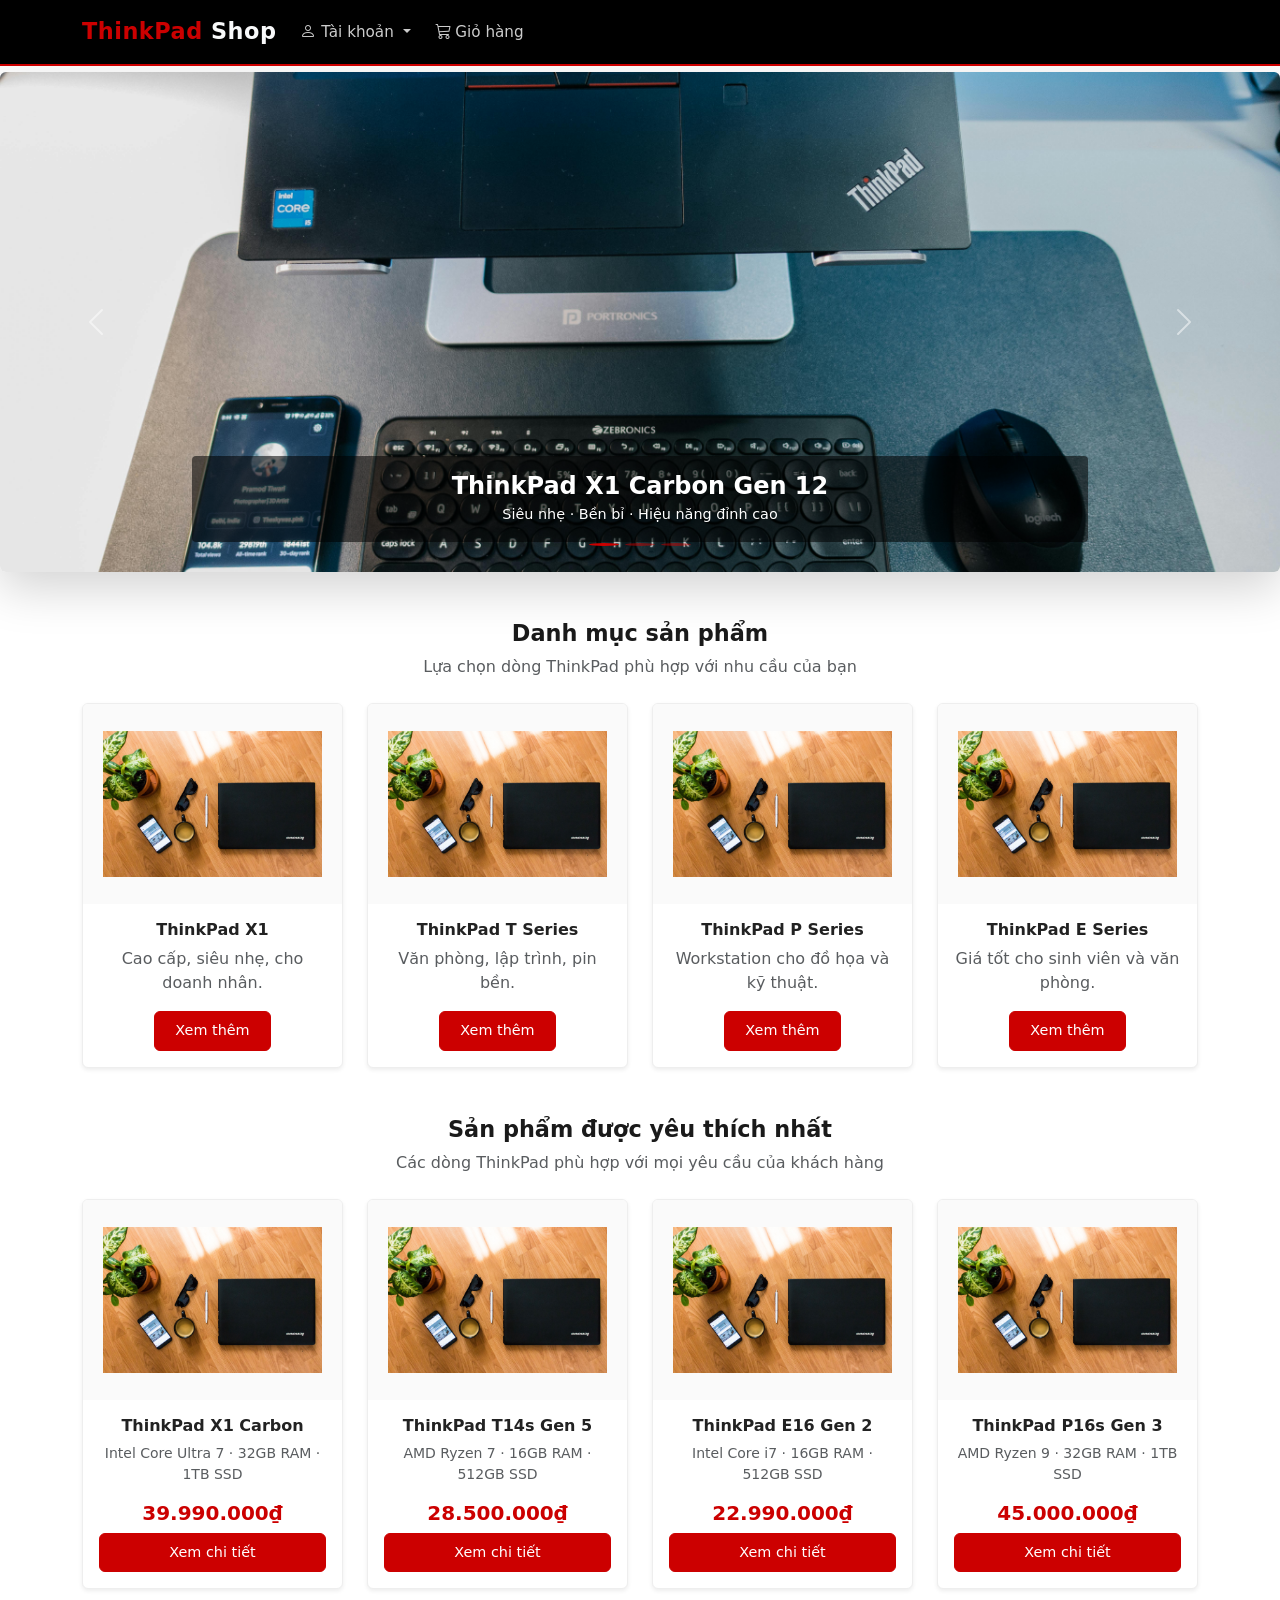
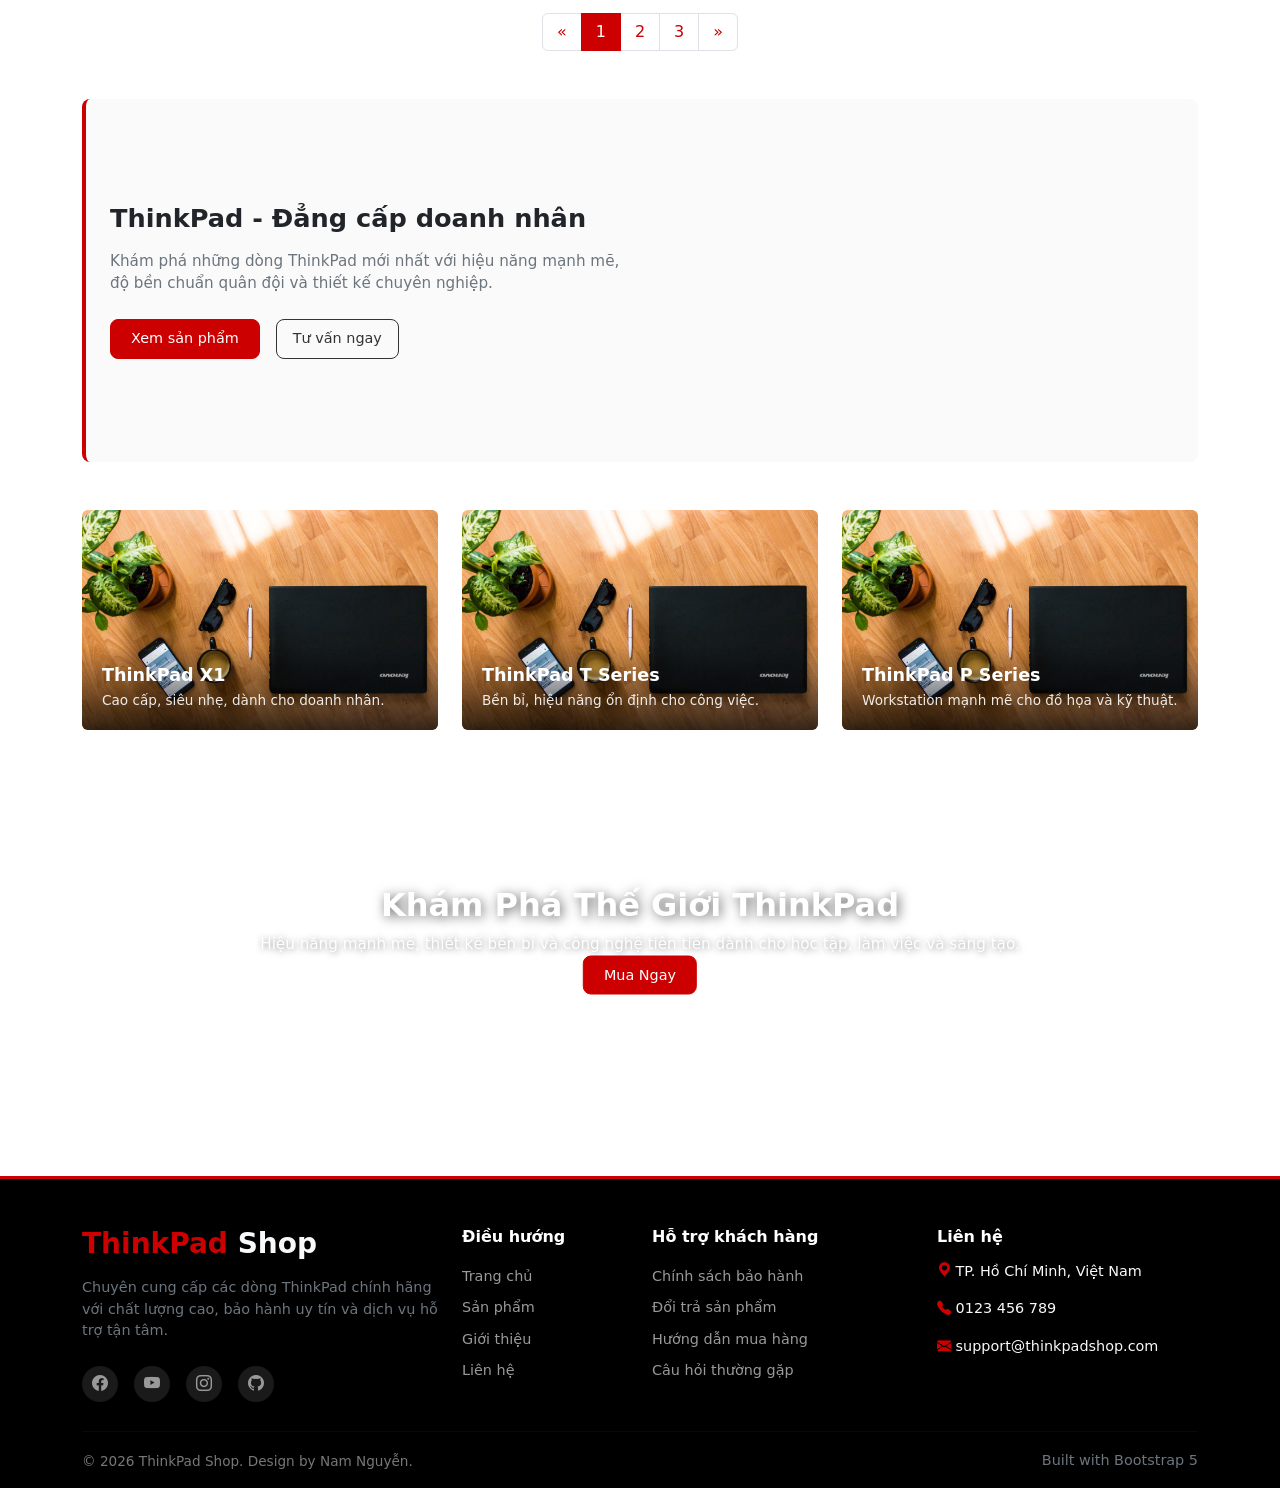
==== index.html @ b9330d1b "init project" ====
<!DOCTYPE html>
<html lang="vi">

<head>
    <meta charset="UTF-8">
    <meta name="viewport" content="width=device-width, initial-scale=1.0">
    <title>ThinkPad Shop</title>

    <!-- Bootstrap -->
    <link rel="stylesheet" href="./bootstrap/dist/css/bootstrap.min.css">
    <!--icons-->
    <link rel="stylesheet" href="./bootstrap/icons/bootstrap-icons.css">
    <!-- css -->
    <link rel="stylesheet" href="./assets/style/header.css">
    <link rel="stylesheet" href="./assets/style/index.css">
    <link rel="stylesheet" href="./assets/style/footer.css">
</head>
<script>
    // Mở sidebar
    function openSidebar() {
        document.getElementById('sidebar').classList.add('active');
        document.getElementById('sidebarOverlay').classList.add('active');
        document.body.style.overflow = 'hidden';
    }

    // Đóng sidebar
    function closeSidebar() {
        document.getElementById('sidebar').classList.remove('active');
        document.getElementById('sidebarOverlay').classList.remove('active');
        document.body.style.overflow = '';
    }
</script>

<body>
    <!--Header-->
    <header class="navbar navbar-expand-lg navbar-dark bg-black fixed-top">
        <div class="container">

            <!-- Logo -->
            <a class="navbar-brand fw-bold text-danger" href="./index.html">
                ThinkPad <span class="text-light">Shop</span>
            </a>

            <!-- Hamburger -->
            <button class="navbar-toggler" type="button" data-bs-toggle="collapse" data-bs-target="#navbarMenu">
                <span class="navbar-toggler-icon"></span>
            </button>

            <!-- Menu -->
            <div class="collapse navbar-collapse" id="navbarMenu">

                <!-- Menu giữa -->
                <script>
                    const mainMenu = document.getElementById("mainMenu");

                    menuItems.forEach((item) => {
                        mainMenu.innerHTML += `
                                <li class="nav-item mx-2">
                                    <a class="nav-link fw-semibold" href="${item.href}">
                                        ${item.text}
                                    </a>
                                </li>
                            `;
                    });
                </script>

                <!-- Bên phải -->
                <div class="d-flex align-items-center gap-2">

                    <!-- Tài khoản -->
                    <div class="dropdown">
                        <a class="nav-link dropdown-toggle text-light px-2" href="#" role="button"
                            data-bs-toggle="dropdown">

                            <i class="bi bi-person fs-6"></i>
                            Tài khoản
                        </a>

                        <ul class="dropdown-menu dropdown-menu-end">
                            <li><a class="dropdown-item" href="./login.html">Đăng nhập</a></li>
                            <li><a class="dropdown-item" href="./register.html">Đăng ký</a></li>
                            <li>
                                <hr class="dropdown-divider">
                            </li>
                            <li><a class="dropdown-item text-danger" href="#">Đăng xuất</a></li>
                        </ul>

                    </div>

                    <!-- Giỏ hàng -->
                    <a href="./cart.html" class="nav-link text-light px-2">
                        <i class="bi bi-cart3 fs-6"></i>
                        Giỏ hàng
                    </a>

                </div>

            </div>
        </div>
    </header>
    <main>
        <!--Carousel-->
        <section class="container-fluid carousel-wrapper">
            <div id="carouselExampleCaptions" class="carousel slide carousel-fade shadow-lg rounded overflow-hidden">
                <div class="carousel-indicators" id="carousel-indicators"></div>
                <div class="carousel-inner" id="carousel-inner"></div>
                <button class="carousel-control-prev" type="button" data-bs-target="#carouselExampleCaptions"
                    data-bs-slide="prev">
                    <span class="carousel-control-prev-icon"></span>
                </button>
                <button class="carousel-control-next" type="button" data-bs-target="#carouselExampleCaptions"
                    data-bs-slide="next">
                    <span class="carousel-control-next-icon"></span>
                </button>
            </div>
        </section>

        <script src="./data/homedb.js"></script>
        <script>
            // --- CAROUSEL ---
            const indicators = document.getElementById("carousel-indicators");
            const carouselInner = document.getElementById("carousel-inner");

            carouselData.forEach((item, index) => {
                // Indicator
                indicators.innerHTML += `
                    <button type="button"
                        data-bs-target="#carouselExampleCaptions"
                        data-bs-slide-to="${index}"
                        class="${item.active ? 'active' : ''}"
                        ${item.active ? 'aria-current="true"' : ''}
                        aria-label="Slide ${index + 1}">
                    </button>
                `;
                // Slide
                carouselInner.innerHTML += `
                    <div class="carousel-item ${item.active ? 'active' : ''}">
                        <img src="${item.image}" class="d-block w-100" alt="${item.title}">
                        <div class="carousel-caption d-none d-md-block">
                            <h5>${item.title}</h5>
                            <p>${item.subtitle}</p>
                        </div>
                    </div>
                `;
            });
        </script>
        <!--category product -->
        <section class="container mt-5">

            <div class="text-center mb-4">
                <h3 class="fw-bold">Danh mục sản phẩm</h3>
                <p class="text-muted">
                    Lựa chọn dòng ThinkPad phù hợp với nhu cầu của bạn
                </p>
            </div>

            <div id="categorise-data" class="row g-4"> </div>

        </section>

        <script src="./data/homedb.js"></script>

        <script>
            const categoryContainer = document.getElementById("categorise-data");

            categorise.forEach((item) => {
                categoryContainer.innerHTML += `
                    <div class="col-12 col-md-6 col-lg-3">
                        <div class="card h-100 shadow-sm border-0">
                            <img src="${item.image}" class="card-img-top" alt="${item.title}">
                            <div class="card-body text-center">
                                <h5 class="card-title">${item.title}</h5>
                                <p class="card-text text-muted">
                                    ${item.content}
                                </p>
                                <a href="#" class="btn btn-danger">
                                    Xem thêm
                                </a>
                            </div>
                        </div>
                    </div>
                `;
            });
        </script>
        <!--Featured Products-->
        <section class="container mt-5">
            <div class="text-center mb-4">
                <h3 class="fw-bold">Sản phẩm được yêu thích nhất</h3>
                <p class="text-muted">Các dòng ThinkPad phù hợp với mọi yêu cầu của khách hàng</p>
            </div>

            <div class="row g-4" id="featured-products"></div>

            <!--Pagination-->
            <nav aria-label="Page navigation" class="mt-4">
                <ul class="pagination justify-content-center">
                    <li class="page-item"><a class="page-link" href="#">&laquo;</a></li>
                    <li class="page-item active"><a class="page-link" href="#">1</a></li>
                    <li class="page-item"><a class="page-link" href="#">2</a></li>
                    <li class="page-item"><a class="page-link" href="#">3</a></li>
                    <li class="page-item"><a class="page-link" href="#">&raquo;</a></li>
                </ul>
            </nav>
        </section>

        <script>
            // --- SẢN PHẨM YÊU THÍCH ---
            const featuredContainer = document.getElementById("featured-products");

            featuredProducts.forEach((item) => {
                featuredContainer.innerHTML += `
                    <div class="col-12 col-md-6 col-lg-3">
                        <div class="card h-100 shadow-sm border-0">
                            <img src="${item.image}" class="card-img-top" alt="${item.name}">
                            <div class="card-body text-center">
                                <h5 class="card-title">${item.name}</h5>
                                <p class="text-muted small">${item.specs}</p>
                                <h5 class="text-danger fw-bold">${item.price}</h5>
                                <a href="${item.link}" class="btn btn-danger w-100">Xem chi tiết</a>
                            </div>
                        </div>
                    </div>
                `;
            });
        </script>

        <!-- CTA1 -->
        <section class="container mt-5">

            <div class="cta-section-1">

                <div class="row align-items-center g-4">

                    <!-- Nội dung -->
                    <div class="col-lg-6">

                        <h2 class="fw-bold mb-3">
                            ThinkPad - Đẳng cấp doanh nhân
                        </h2>

                        <p class="lead text-secondary mb-4">
                            Khám phá những dòng ThinkPad mới nhất với hiệu năng mạnh mẽ,
                            độ bền chuẩn quân đội và thiết kế chuyên nghiệp.
                        </p>

                        <div class="d-flex gap-3 flex-wrap">
                            <a href="./products.html" class="btn btn-danger btn-lg">
                                Xem sản phẩm
                            </a>

                            <a href="./contact.html" class="btn btn-outline-dark btn-lg">
                                Tư vấn ngay
                            </a>
                        </div>

                    </div>

                    <!-- Video -->
                    <div class="col-lg-6">
                        <video autoplay muted loop playsinline>
                            <source src="./assets/image/CTA.mp4" type="video/mp4">
                        </video>

                    </div>

                </div>

            </div>

        </section>

        <!-- Banner -->
        <section class="container mt-5">
            <div class="row g-4" id="banner-section"></div>
        </section>

        <script>
            // --- BANNER 3 CỘT ---
            const bannerContainer = document.getElementById("banner-section");

            bannerData.forEach((item) => {
                bannerContainer.innerHTML += `
                    <div class="col-12 col-md-6 col-lg-4">
                        <div class="banner-card">
                            <img src="${item.image}" alt="${item.title}">
                            <div class="banner-content">
                                <h3>${item.title}</h3>
                                <p>${item.desc}</p>
                            </div>
                        </div>
                    </div>
                `;
            });
        </script>

        <!--CTA2-->
        <section class="container-fluid mt-5">
            <div class="cta-section-2">
                <div class="banner-cta-2">
                    <video autoplay muted loop playsinline>
                        <source src="./assets/image/CTA2.mp4" type="video/mp4">
                    </video>
                    <div class="banner-content">
                        <h1 class="fw-bold">
                            Khám Phá Thế Giới ThinkPad
                        </h1>

                        <p class="lead">
                            Hiệu năng mạnh mẽ, thiết kế bền bỉ và công nghệ tiên tiến dành cho học tập, làm việc và
                            sáng
                            tạo.
                        </p>

                        <a href="./products.html" class="btn btn-danger btn-lg">
                            Mua Ngay
                        </a>
                    </div>
                </div>
            </div>
        </section>
    </main>
    <!-- Footer -->
    <footer class="bg-black text-light pt-5 pb-3 mt-5">

        <div class="container">

            <div class="row g-4">

                <!-- Brand -->
                <div class="col-lg-4 col-md-6">

                    <h3 class="fw-bold text-danger">
                        ThinkPad <span class="text-light">Shop</span>
                    </h3>

                    <p class="text-secondary mt-3">
                        Chuyên cung cấp các dòng ThinkPad chính hãng với chất lượng
                        cao, bảo hành uy tín và dịch vụ hỗ trợ tận tâm.
                    </p>

                    <div class="d-flex gap-3 mt-4">

                        <a href="#" class="social-icon">
                            <i class="bi bi-facebook"></i>
                        </a>

                        <a href="#" class="social-icon">
                            <i class="bi bi-youtube"></i>
                        </a>

                        <a href="#" class="social-icon">
                            <i class="bi bi-instagram"></i>
                        </a>

                        <a href="#" class="social-icon">
                            <i class="bi bi-github"></i>
                        </a>

                    </div>

                </div>

                <!-- Menu -->
                <div class="col-lg-2 col-md-6">

                    <h5 class="footer-title">
                        Điều hướng
                    </h5>

                    <ul class="list-unstyled">
                        <li><a href="./index.html" class="footer-link">Trang chủ</a></li>
                        <li><a href="./products.html" class="footer-link">Sản phẩm</a></li>
                        <li><a href="./about.html" class="footer-link">Giới thiệu</a></li>
                        <li><a href="./contact.html" class="footer-link">Liên hệ</a></li>
                    </ul>

                </div>

                <!-- Support -->
                <div class="col-lg-3 col-md-6">

                    <h5 class="footer-title">
                        Hỗ trợ khách hàng
                    </h5>

                    <ul class="list-unstyled">
                        <li><a href="#" class="footer-link">Chính sách bảo hành</a></li>
                        <li><a href="#" class="footer-link">Đổi trả sản phẩm</a></li>
                        <li><a href="#" class="footer-link">Hướng dẫn mua hàng</a></li>
                        <li><a href="#" class="footer-link">Câu hỏi thường gặp</a></li>
                    </ul>

                </div>

                <!-- Contact -->
                <div class="col-lg-3 col-md-6">

                    <h5 class="footer-title">
                        Liên hệ
                    </h5>

                    <p>
                        <i class="bi bi-geo-alt-fill text-danger"></i>
                        TP. Hồ Chí Minh, Việt Nam
                    </p>

                    <p>
                        <i class="bi bi-telephone-fill text-danger"></i>
                        0123 456 789
                    </p>

                    <p>
                        <i class="bi bi-envelope-fill text-danger"></i>
                        support@thinkpadshop.com
                    </p>

                </div>

            </div>

            <hr class="footer-divider">

            <div class="row align-items-center">

                <div class="col-md-6 text-center text-md-start">
                    <p class="copyright mb-0">
                        © 2026 ThinkPad Shop. Design by Nam Nguyễn.
                    </p>
                </div>

                <div class="col-md-6 text-center text-md-end mt-3 mt-md-0">
                    <span class="text-secondary">
                        Built with Bootstrap 5
                    </span>
                </div>

            </div>

        </div>

    </footer>
    <script src="./bootstrap/dist/js/bootstrap.bundle.min.js"></script>

</body>

</html>
---- assets/style/header.css ----
/* ============================================
   HEADER - ThinkPad Style
   ============================================ */

.navbar {
    border-bottom: 2px solid #cc0000;
    padding: 10px 0;
    z-index: 1030;
}

.navbar-brand {
    font-size: 1.4rem;
    letter-spacing: 0.5px;
    font-weight: 700;
    text-decoration: none;
}

/* ---- Nút hamburger custom ---- */
.btn-sidebar {
    background: none;
    border: none;
    padding: 6px;
    display: flex;
    flex-direction: column;
    gap: 5px;
    cursor: pointer;
}
.btn-sidebar span {
    display: block;
    width: 24px;
    height: 2px;
    background: #fff;
    border-radius: 2px;
    transition: all 0.3s;
}

/* Menu desktop */
.navbar .nav-link {
    color: #ccc !important;
    font-size: 0.95rem;
    padding: 8px 16px;
    transition: color 0.2s;
    border-radius: 4px;
}
.navbar .nav-link:hover {
    color: #fff !important;
    background: rgba(255,255,255,0.06);
}

.dropdown-menu {
    background: #1a1a1a;
    border: 1px solid #333;
    border-top: 2px solid #cc0000;
    padding: 6px 0;
}
.dropdown-item {
    color: #bbb;
    font-size: 0.9rem;
    padding: 10px 20px;
    transition: all 0.2s;
}
.dropdown-item:hover {
    background: #222;
    color: #cc0000;
}
.dropdown-divider {
    border-color: #333;
}

/* ============================================
   SIDEBAR MOBILE
   ============================================ */

/* Overlay */
.sidebar-overlay {
    position: fixed;
    top: 0;
    left: 0;
    width: 100%;
    height: 100%;
    background: rgba(0,0,0,0.6);
    z-index: 1040;
    opacity: 0;
    visibility: hidden;
    transition: all 0.3s ease;
}
.sidebar-overlay.active {
    opacity: 1;
    visibility: visible;
}

/* Sidebar */
.sidebar {
    position: fixed;
    top: 0;
    left: 0;
    width: 280px;
    height: 100%;
    background: #0a0a0a;
    z-index: 1050;
    transform: translateX(-100%);
    transition: transform 0.3s ease;
    overflow-y: auto;
    display: flex;
    flex-direction: column;
}
.sidebar.active {
    transform: translateX(0);
}

/* Header sidebar */
.sidebar-header {
    display: flex;
    align-items: center;
    justify-content: space-between;
    padding: 18px 20px;
    border-bottom: 1px solid #1a1a1a;
}
.sidebar-header .navbar-brand {
    font-size: 1.2rem;
}
.btn-close-sidebar {
    background: none;
    border: none;
    color: #999;
    font-size: 1.3rem;
    cursor: pointer;
    padding: 4px 8px;
    transition: color 0.2s;
}
.btn-close-sidebar:hover {
    color: #fff;
}

/* Menu */
.sidebar-menu {
    list-style: none;
    padding: 12px 0;
    margin: 0;
}
.sidebar-link {
    display: flex;
    align-items: center;
    gap: 12px;
    padding: 14px 24px;
    color: #aaa;
    text-decoration: none;
    font-size: 0.95rem;
    border-left: 3px solid transparent;
    transition: all 0.2s;
}
.sidebar-link i {
    font-size: 1.1rem;
    width: 20px;
    text-align: center;
}
.sidebar-link:hover,
.sidebar-link.active {
    background: #111;
    color: #fff;
    border-left-color: #cc0000;
    padding-left: 28px;
}
.sidebar-link.active {
    color: #cc0000;
}

/* Divider */
.sidebar-divider {
    height: 1px;
    background: #1a1a1a;
    margin: 8px 20px;
}

/* Ẩn sidebar trên desktop */
@media (min-width: 992px) {
    .sidebar,
    .sidebar-overlay {
        display: none;
    }
}

/* Ẩn nút hamburger trên desktop */
@media (min-width: 992px) {
    .btn-sidebar {
        display: none;
    }
}
---- assets/style/index.css ----
/* ============================================
   TRANG CHỦ - ThinkPad Style
   ============================================ */

/* Carousel */
.carousel-wrapper {
    margin-top: 72px;
    padding: 0;
}
.carousel-item img {
    height: 500px;
    object-fit: cover;
}
.carousel-caption {
    background: rgba(0,0,0,0.55);
    padding: 16px 20px;
    border-radius: 4px;
    bottom: 30px;
}
.carousel-caption h5 {
    font-size: 1.5rem;
    font-weight: 600;
    margin-bottom: 4px;
}
.carousel-caption p {
    font-size: 0.9rem;
    margin-bottom: 0;
}
.carousel-indicators button {
    background-color: #cc0000 !important;
    width: 10px;
    height: 10px;
    border-radius: 50%;
}

/* Section title */
section h3.fw-bold {
    font-size: 1.4rem;
    color: #1a1a1a;
    margin-bottom: 8px;
}

/* Cards */
.card {
    border: 1px solid #eee !important;
    border-radius: 6px;
    transition: box-shadow 0.2s;
}
.card:hover {
    box-shadow: 0 4px 20px rgba(0,0,0,0.08);
}
.card-img-top {
    height: 200px;
    object-fit: contain;
    padding: 20px;
    background: #fafafa;
}
.card-title {
    font-size: 1rem;
    font-weight: 600;
    color: #222;
}
.text-danger {
    color: #cc0000 !important;
}

/* Buttons */
.btn-danger {
    background: #cc0000;
    border-color: #cc0000;
    font-weight: 500;
    padding: 8px 20px;
    font-size: 0.9rem;
}
.btn-danger:hover {
    background: #990000;
    border-color: #990000;
}
.btn-outline-dark {
    border: 1px solid #333;
    color: #333;
    font-weight: 500;
    font-size: 0.9rem;
}
.btn-outline-dark:hover {
    background: #333;
    color: #fff;
}

/* Pagination */
.page-link {
    color: #cc0000;
    padding: 6px 14px;
}
.page-item.active .page-link {
    background: #cc0000;
    border-color: #cc0000;
    color: #fff;
}

/* CTA Section 1 */
.cta-section-1 {
    background: #fafafa;
    padding: 40px 24px;
    border-radius: 8px;
    border-left: 4px solid #cc0000;
}
.cta-section-1 h2 {
    font-size: 1.6rem;
}
.cta-section-1 .lead {
    font-size: 0.95rem;
}
.cta-section-1 video {
    width: 100%;
    border-radius: 6px;
    margin-top: 16px;
}

/* Banner 3 cột */
.banner-card {
    position: relative;
    border-radius: 6px;
    overflow: hidden;
}
.banner-card img {
    width: 100%;
    height: 220px;
    object-fit: cover;
}
.banner-content {
    position: absolute;
    bottom: 0;
    left: 0;
    right: 0;
    padding: 20px;
    color: #fff;
    background: linear-gradient(transparent, rgba(0,0,0,0.75));
}
.banner-content h3 {
    font-size: 1.1rem;
    font-weight: 600;
    margin-bottom: 4px;
}
.banner-content p {
    font-size: 0.85rem;
    opacity: 0.9;
    margin-bottom: 0;
}

/* CTA Section 2 */
.cta-section-2 {
    padding: 0;
}
.banner-cta-2 {
    position: relative;
    height: 350px;
    overflow: hidden;
}
.banner-cta-2 video {
    width: 100%;
    height: 100%;
    object-fit: cover;
}
.banner-cta-2 .banner-content {
    position: absolute;
    top: 50%;
    left: 50%;
    transform: translate(-50%, -50%);
    text-align: center;
    color: #fff;
    background: none;
    width: 90%;
}
.banner-cta-2 h1 {
    font-size: 2rem;
    font-weight: 700;
    text-shadow: 2px 2px 12px rgba(0,0,0,0.6);
}
.banner-cta-2 .lead {
    font-size: 0.95rem;
    text-shadow: 1px 1px 6px rgba(0,0,0,0.5);
}

/* ===== Mobile < 992px ===== */
@media (max-width: 991.98px) {
    .carousel-item img {
        height: 380px;
    }
    .carousel-caption h5 {
        font-size: 1.2rem;
    }
    .carousel-caption p {
        font-size: 0.85rem;
    }

    .cta-section-1 {
        padding: 30px 20px;
    }
    .cta-section-1 h2 {
        font-size: 1.4rem;
    }

    .banner-cta-2 {
        height: 280px;
    }
    .banner-cta-2 h1 {
        font-size: 1.6rem;
    }
    .banner-cta-2 .lead {
        font-size: 0.85rem;
    }
}

/* ===== Mobile < 768px ===== */
@media (max-width: 767.98px) {
    .carousel-item img {
        height: 300px;
    }
    .carousel-caption {
        bottom: 15px;
        padding: 12px 16px;
    }
    .carousel-caption h5 {
        font-size: 1rem;
    }
    .carousel-caption p {
        font-size: 0.8rem;
        display: none;
    }

    section h3.fw-bold {
        font-size: 1.2rem;
    }

    .card-img-top {
        height: 180px;
    }

    .cta-section-1 {
        border-left: none;
        border-top: 4px solid #cc0000;
        text-align: center;
        padding: 24px 16px;
    }
    .cta-section-1 h2 {
        font-size: 1.3rem;
    }
    .cta-section-1 .lead {
        font-size: 0.9rem;
    }
    .cta-section-1 .d-flex {
        justify-content: center;
    }

    .banner-card img {
        height: 180px;
    }
    .banner-content h3 {
        font-size: 1rem;
    }

    .banner-cta-2 {
        height: 240px;
    }
    .banner-cta-2 h1 {
        font-size: 1.3rem;
    }
    .banner-cta-2 .lead {
        font-size: 0.8rem;
    }
    .banner-cta-2 .btn {
        font-size: 0.85rem;
        padding: 8px 18px;
    }
}

/* ===== Mobile nhỏ < 576px ===== */
@media (max-width: 575.98px) {
    .carousel-wrapper {
        margin-top: 66px;
    }
    .carousel-item img {
        height: 250px;
    }
    .carousel-caption {
        bottom: 10px;
        padding: 8px 12px;
    }
    .carousel-caption h5 {
        font-size: 0.9rem;
    }
    .carousel-caption p {
        display: none;
    }

    .carousel-indicators button {
        width: 8px;
        height: 8px;
    }

    .btn-danger,
    .btn-outline-dark {
        width: 100%;
        margin-bottom: 8px;
    }

    .banner-cta-2 {
        height: 220px;
    }
    .banner-cta-2 h1 {
        font-size: 1.1rem;
    }
    .banner-cta-2 .lead {
        font-size: 0.75rem;
    }
    .banner-cta-2 .btn {
        font-size: 0.8rem;
        padding: 6px 16px;
    }
}
---- assets/style/footer.css ----
/* ============================================
   FOOTER - ThinkPad Style
   ============================================ */

footer {
    background: #0d0d0d;
    border-top: 3px solid #cc0000;
    font-size: 0.9rem;
}

.footer-title {
    color: #fff;
    font-weight: 600;
    margin-bottom: 14px;
    font-size: 1rem;
}

.footer-link {
    color: #999;
    text-decoration: none;
    display: block;
    padding: 5px 0;
    font-size: 0.9rem;
    transition: color 0.2s;
}
.footer-link:hover {
    color: #cc0000;
}

.social-icon {
    display: inline-flex;
    align-items: center;
    justify-content: center;
    width: 36px;
    height: 36px;
    background: #1a1a1a;
    color: #999;
    border-radius: 50%;
    font-size: 1rem;
    text-decoration: none;
    transition: all 0.2s;
}
.social-icon:hover {
    background: #cc0000;
    color: #fff;
}

.footer-divider {
    border-color: #222;
    margin: 28px 0 18px;
}

.copyright {
    color: #777;
    font-size: 0.85rem;
}

/* ===== Mobile < 768px ===== */
@media (max-width: 767.98px) {
    footer {
        text-align: center;
    }

    .footer-title::after {
        /* Nếu có pseudo element ở giữa */
        left: 50%;
        transform: translateX(-50%);
    }

    .social-icon {
        width: 40px;
        height: 40px;
        font-size: 1.1rem;
    }

    .d-flex.gap-3 {
        justify-content: center;
    }
}

/* ===== Mobile nhỏ < 576px ===== */
@media (max-width: 575.98px) {
    footer {
        font-size: 0.85rem;
        padding-top: 30px;
    }

    .footer-title {
        font-size: 0.95rem;
        margin-bottom: 10px;
    }

    .footer-link {
        font-size: 0.85rem;
        padding: 4px 0;
    }

    .copyright {
        font-size: 0.8rem;
    }

    .footer-divider {
        margin: 20px 0 14px;
    }
}
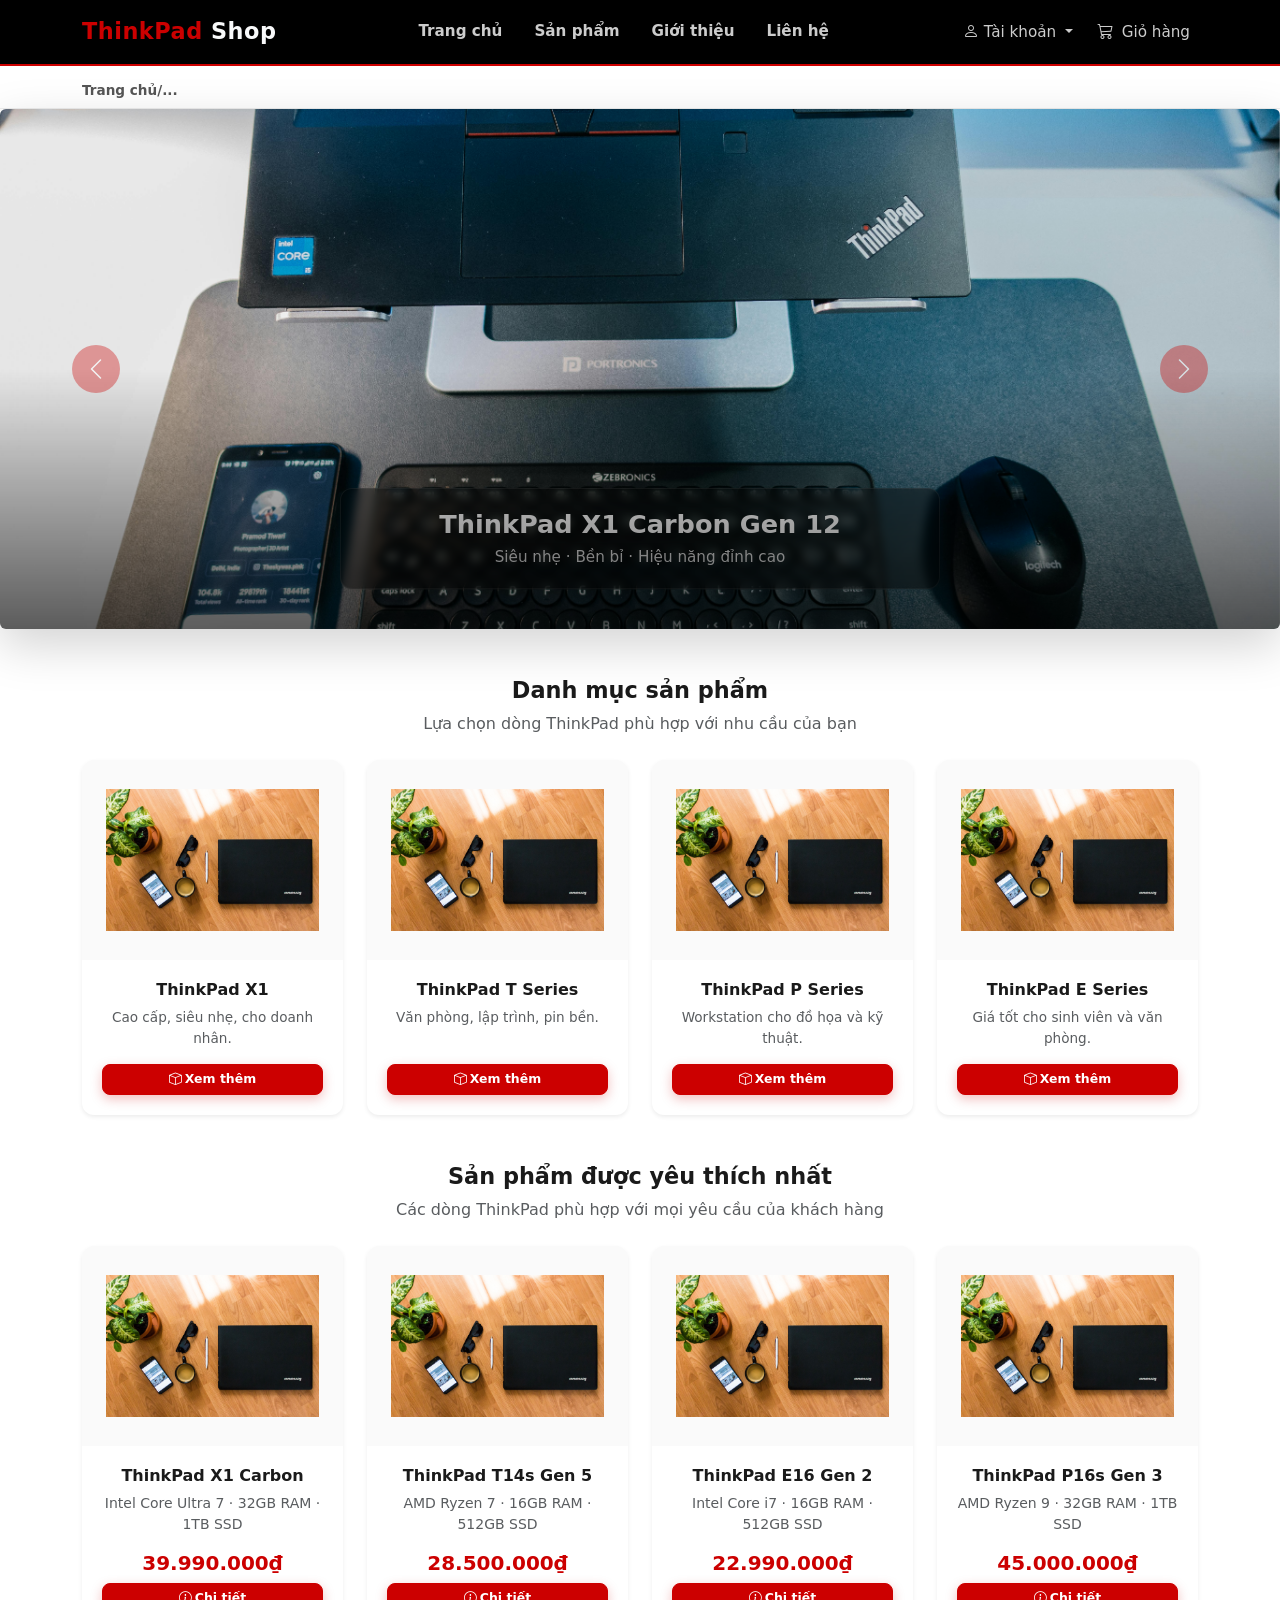
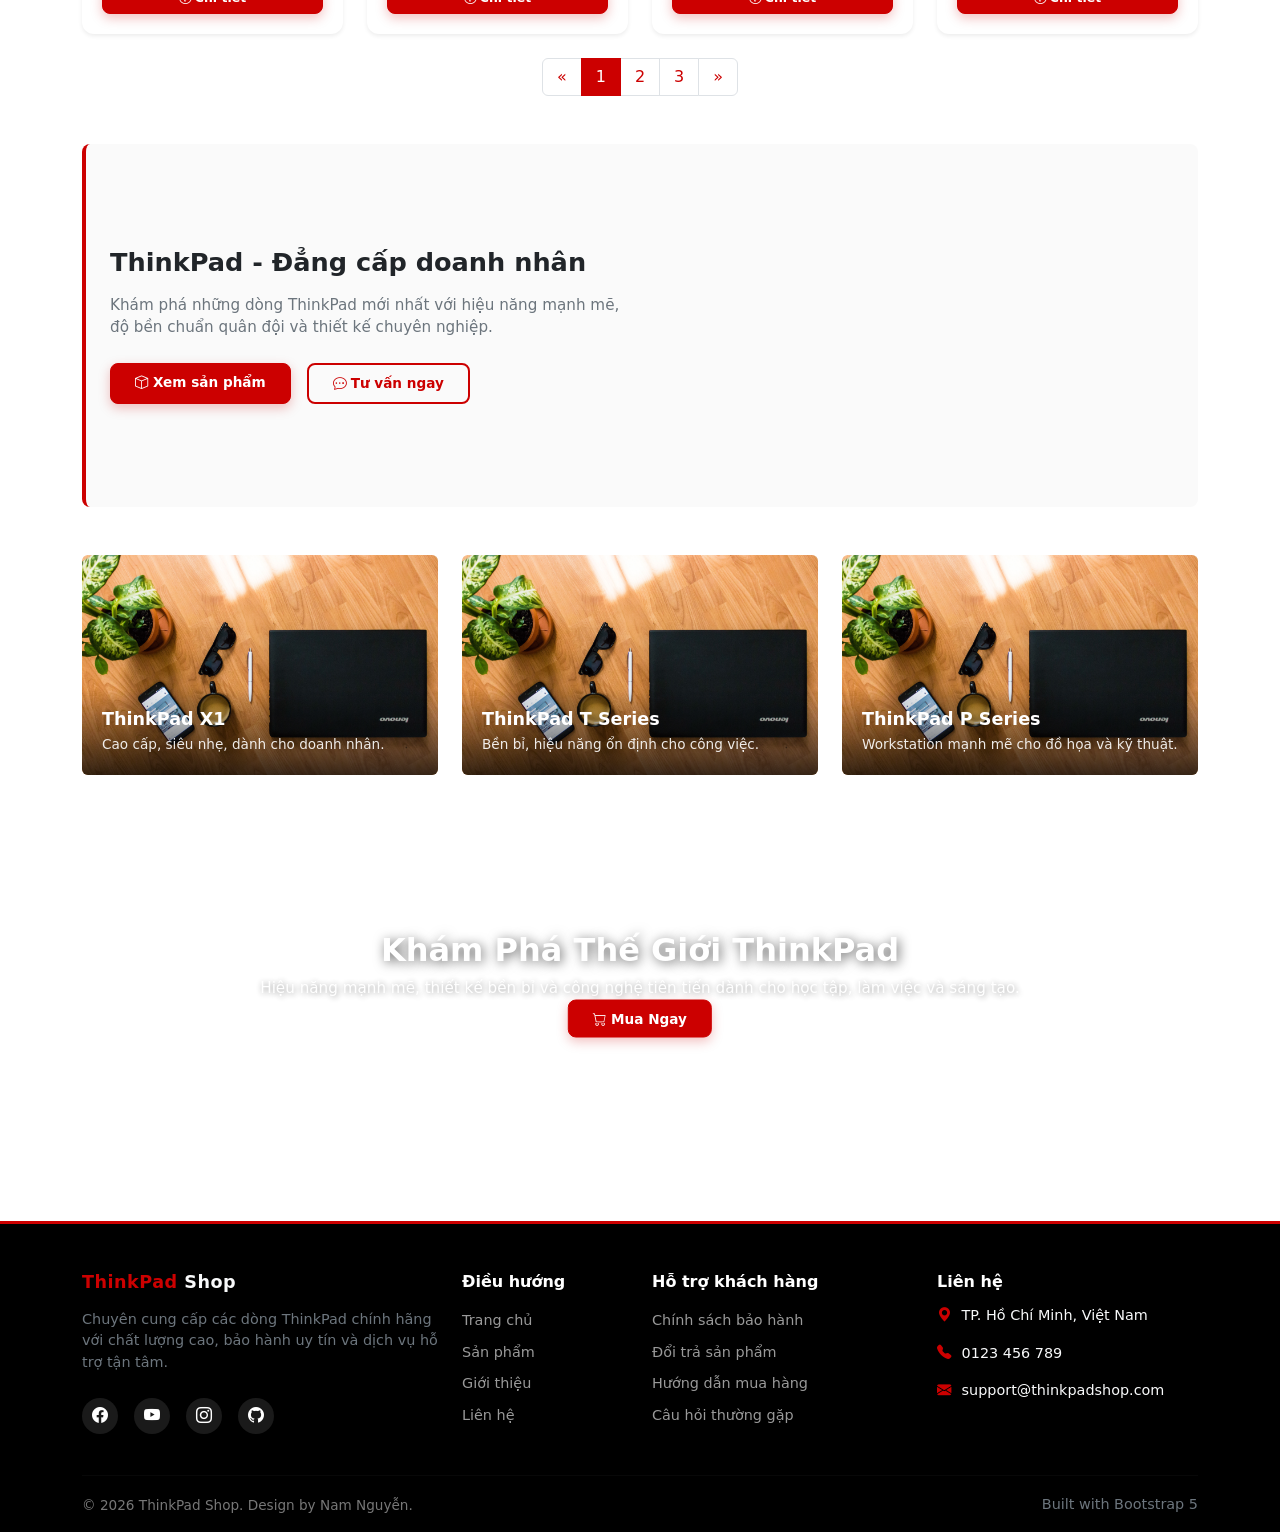
==== commit 75d21c1a: "update cart detail order payment register" ====
--- a/index.html
+++ b/index.html
@@ -15,90 +15,69 @@
     <link rel="stylesheet" href="./assets/style/index.css">
     <link rel="stylesheet" href="./assets/style/footer.css">
 </head>
-<script>
-    // Mở sidebar
-    function openSidebar() {
-        document.getElementById('sidebar').classList.add('active');
-        document.getElementById('sidebarOverlay').classList.add('active');
-        document.body.style.overflow = 'hidden';
-    }
-
-    // Đóng sidebar
-    function closeSidebar() {
-        document.getElementById('sidebar').classList.remove('active');
-        document.getElementById('sidebarOverlay').classList.remove('active');
-        document.body.style.overflow = '';
-    }
-</script>
 
 <body>
     <!--Header-->
     <header class="navbar navbar-expand-lg navbar-dark bg-black fixed-top">
         <div class="container">
-
-            <!-- Logo -->
             <a class="navbar-brand fw-bold text-danger" href="./index.html">
                 ThinkPad <span class="text-light">Shop</span>
             </a>
 
-            <!-- Hamburger -->
-            <button class="navbar-toggler" type="button" data-bs-toggle="collapse" data-bs-target="#navbarMenu">
+            <div class="d-flex align-items-center gap-2 ms-auto order-lg-3">
+                <div class="dropdown">
+                    <a class="nav-link dropdown-toggle text-light px-2" href="#" role="button" data-bs-toggle="dropdown">
+                        <i class="bi bi-person fs-6"></i> <span class="d-none d-sm-inline">Tài khoản</span>
+                    </a>
+                    <ul class="dropdown-menu dropdown-menu-end">
+                        <li><a class="dropdown-item" href="./login.html">Đăng nhập</a></li>
+                        <li><a class="dropdown-item" href="./register.html">Đăng ký</a></li>
+                        <li><hr class="dropdown-divider"></li>
+                        <li><a class="dropdown-item text-danger" href="#" onclick="logoutUser();location.reload();return false;">Đăng xuất</a></li>
+                    </ul>
+                </div>
+                <a href="./cart.html" class="nav-link text-light px-2 position-relative">
+                    <i class="bi bi-cart3 fs-6"></i>
+                    <span class="badge bg-danger rounded-pill position-absolute cart-badge" style="font-size:0.65rem;top:-2px;right:-4px;display:none;">0</span>
+                    <span class="d-none d-sm-inline ms-1">Giỏ hàng</span>
+                </a>
+            </div>
+
+            <button class="navbar-toggler order-lg-4" type="button" data-bs-toggle="collapse" data-bs-target="#navbarMenu">
                 <span class="navbar-toggler-icon"></span>
             </button>
 
-            <!-- Menu -->
-            <div class="collapse navbar-collapse" id="navbarMenu">
-
-                <!-- Menu giữa -->
+            <div class="collapse navbar-collapse order-lg-2" id="navbarMenu">
+                <ul class="navbar-nav mx-auto" id="mainMenu"></ul>
+                <script src="./data/homedb.js"></script>
                 <script>
                     const mainMenu = document.getElementById("mainMenu");
-
                     menuItems.forEach((item) => {
                         mainMenu.innerHTML += `
-                                <li class="nav-item mx-2">
-                                    <a class="nav-link fw-semibold" href="${item.href}">
-                                        ${item.text}
-                                    </a>
-                                </li>
-                            `;
+                            <li class="nav-item mx-2">
+                                <a class="nav-link fw-semibold" href="${item.href}">${item.text}</a>
+                            </li>
+                        `;
                     });
+                    updateCartBadge();
+                    if (isLoggedIn()) {
+                        const dd = document.querySelector('.dropdown .dropdown-toggle');
+                        if (dd) dd.innerHTML = '<i class="bi bi-person-check fs-6"></i> <span class="d-none d-sm-inline">Tài khoản</span>';
+                    }
                 </script>
-
-                <!-- Bên phải -->
-                <div class="d-flex align-items-center gap-2">
-
-                    <!-- Tài khoản -->
-                    <div class="dropdown">
-                        <a class="nav-link dropdown-toggle text-light px-2" href="#" role="button"
-                            data-bs-toggle="dropdown">
-
-                            <i class="bi bi-person fs-6"></i>
-                            Tài khoản
-                        </a>
-
-                        <ul class="dropdown-menu dropdown-menu-end">
-                            <li><a class="dropdown-item" href="./login.html">Đăng nhập</a></li>
-                            <li><a class="dropdown-item" href="./register.html">Đăng ký</a></li>
-                            <li>
-                                <hr class="dropdown-divider">
-                            </li>
-                            <li><a class="dropdown-item text-danger" href="#">Đăng xuất</a></li>
-                        </ul>
-
-                    </div>
-
-                    <!-- Giỏ hàng -->
-                    <a href="./cart.html" class="nav-link text-light px-2">
-                        <i class="bi bi-cart3 fs-6"></i>
-                        Giỏ hàng
-                    </a>
-
-                </div>
-
             </div>
         </div>
     </header>
     <main>
+        <div class="page-breadcrumb">
+            <div class="container">
+                <nav aria-label="breadcrumb">
+                    <ol class="breadcrumb mb-0">
+                        <li class="breadcrumb-item active fw-semibold">Trang chủ/...</li>
+                    </ol>
+                </nav>
+            </div>
+        </div>
         <!--Carousel-->
         <section class="container-fluid carousel-wrapper">
             <div id="carouselExampleCaptions" class="carousel slide carousel-fade shadow-lg rounded overflow-hidden">
@@ -115,7 +94,6 @@
             </div>
         </section>
 
-        <script src="./data/homedb.js"></script>
         <script>
             // --- CAROUSEL ---
             const indicators = document.getElementById("carousel-indicators");
@@ -136,7 +114,7 @@
                 carouselInner.innerHTML += `
                     <div class="carousel-item ${item.active ? 'active' : ''}">
                         <img src="${item.image}" class="d-block w-100" alt="${item.title}">
-                        <div class="carousel-caption d-none d-md-block">
+                        <div class="carousel-caption">
                             <h5>${item.title}</h5>
                             <p>${item.subtitle}</p>
                         </div>
@@ -158,23 +136,21 @@
 
         </section>
 
-        <script src="./data/homedb.js"></script>
-
         <script>
             const categoryContainer = document.getElementById("categorise-data");
 
             categorise.forEach((item) => {
                 categoryContainer.innerHTML += `
-                    <div class="col-12 col-md-6 col-lg-3">
+                    <div class="col-6 col-md-6 col-lg-3">
                         <div class="card h-100 shadow-sm border-0">
                             <img src="${item.image}" class="card-img-top" alt="${item.title}">
-                            <div class="card-body text-center">
+                            <div class="card-body text-center d-flex flex-column">
                                 <h5 class="card-title">${item.title}</h5>
-                                <p class="card-text text-muted">
+                                <p class="card-text text-muted flex-grow-1">
                                     ${item.content}
                                 </p>
-                                <a href="#" class="btn btn-danger">
-                                    Xem thêm
+                                <a href="./products.html" class="btn btn-danger btn-sm mt-auto">
+                                    <i class="bi bi-box me-1"></i>Xem thêm
                                 </a>
                             </div>
                         </div>
@@ -209,14 +185,16 @@
 
             featuredProducts.forEach((item) => {
                 featuredContainer.innerHTML += `
-                    <div class="col-12 col-md-6 col-lg-3">
+                    <div class="col-6 col-md-6 col-lg-3">
                         <div class="card h-100 shadow-sm border-0">
                             <img src="${item.image}" class="card-img-top" alt="${item.name}">
-                            <div class="card-body text-center">
+                            <div class="card-body text-center d-flex flex-column">
                                 <h5 class="card-title">${item.name}</h5>
-                                <p class="text-muted small">${item.specs}</p>
+                                <p class="text-muted small flex-grow-1">${item.specs}</p>
                                 <h5 class="text-danger fw-bold">${item.price}</h5>
-                                <a href="${item.link}" class="btn btn-danger w-100">Xem chi tiết</a>
+                                <a href="./detail.html?id=${item.id}" class="btn btn-danger btn-sm mt-auto">
+                                    <i class="bi bi-info-circle me-1"></i>Chi tiết
+                                </a>
                             </div>
                         </div>
                     </div>
@@ -244,12 +222,12 @@
                         </p>
 
                         <div class="d-flex gap-3 flex-wrap">
-                            <a href="./products.html" class="btn btn-danger btn-lg">
-                                Xem sản phẩm
+                            <a href="./products.html" class="btn btn-danger px-4">
+                                <i class="bi bi-box me-1"></i>Xem sản phẩm
                             </a>
 
-                            <a href="./contact.html" class="btn btn-outline-dark btn-lg">
-                                Tư vấn ngay
+                            <a href="./contact.html" class="btn btn-outline-danger px-4">
+                                <i class="bi bi-chat-dots me-1"></i>Tư vấn ngay
                             </a>
                         </div>
 
@@ -280,7 +258,7 @@
 
             bannerData.forEach((item) => {
                 bannerContainer.innerHTML += `
-                    <div class="col-12 col-md-6 col-lg-4">
+                    <div class="col-6 col-md-6 col-lg-4">
                         <div class="banner-card">
                             <img src="${item.image}" alt="${item.title}">
                             <div class="banner-content">
@@ -311,8 +289,8 @@
                             tạo.
                         </p>
 
-                        <a href="./products.html" class="btn btn-danger btn-lg">
-                            Mua Ngay
+                        <a href="./products.html" class="btn btn-danger px-4 py-2">
+                            <i class="bi bi-cart me-1"></i>Mua Ngay
                         </a>
                     </div>
                 </div>
@@ -320,125 +298,61 @@
         </section>
     </main>
     <!-- Footer -->
-    <footer class="bg-black text-light pt-5 pb-3 mt-5">
-
-        <div class="container">
-
-            <div class="row g-4">
-
-                <!-- Brand -->
-                <div class="col-lg-4 col-md-6">
-
-                    <h3 class="fw-bold text-danger">
-                        ThinkPad <span class="text-light">Shop</span>
-                    </h3>
-
-                    <p class="text-secondary mt-3">
-                        Chuyên cung cấp các dòng ThinkPad chính hãng với chất lượng
-                        cao, bảo hành uy tín và dịch vụ hỗ trợ tận tâm.
-                    </p>
-
-                    <div class="d-flex gap-3 mt-4">
-
-                        <a href="#" class="social-icon">
-                            <i class="bi bi-facebook"></i>
-                        </a>
-
-                        <a href="#" class="social-icon">
-                            <i class="bi bi-youtube"></i>
-                        </a>
-
-                        <a href="#" class="social-icon">
-                            <i class="bi bi-instagram"></i>
-                        </a>
-
-                        <a href="#" class="social-icon">
-                            <i class="bi bi-github"></i>
-                        </a>
-
-                    </div>
-
-                </div>
-
-                <!-- Menu -->
-                <div class="col-lg-2 col-md-6">
-
-                    <h5 class="footer-title">
-                        Điều hướng
-                    </h5>
-
-                    <ul class="list-unstyled">
-                        <li><a href="./index.html" class="footer-link">Trang chủ</a></li>
-                        <li><a href="./products.html" class="footer-link">Sản phẩm</a></li>
-                        <li><a href="./about.html" class="footer-link">Giới thiệu</a></li>
-                        <li><a href="./contact.html" class="footer-link">Liên hệ</a></li>
-                    </ul>
-
-                </div>
-
-                <!-- Support -->
-                <div class="col-lg-3 col-md-6">
-
-                    <h5 class="footer-title">
-                        Hỗ trợ khách hàng
-                    </h5>
-
-                    <ul class="list-unstyled">
-                        <li><a href="#" class="footer-link">Chính sách bảo hành</a></li>
-                        <li><a href="#" class="footer-link">Đổi trả sản phẩm</a></li>
-                        <li><a href="#" class="footer-link">Hướng dẫn mua hàng</a></li>
-                        <li><a href="#" class="footer-link">Câu hỏi thường gặp</a></li>
-                    </ul>
-
-                </div>
-
-                <!-- Contact -->
-                <div class="col-lg-3 col-md-6">
-
-                    <h5 class="footer-title">
-                        Liên hệ
-                    </h5>
-
-                    <p>
-                        <i class="bi bi-geo-alt-fill text-danger"></i>
-                        TP. Hồ Chí Minh, Việt Nam
-                    </p>
-
-                    <p>
-                        <i class="bi bi-telephone-fill text-danger"></i>
-                        0123 456 789
-                    </p>
-
-                    <p>
-                        <i class="bi bi-envelope-fill text-danger"></i>
-                        support@thinkpadshop.com
-                    </p>
-
-                </div>
-
-            </div>
-
-            <hr class="footer-divider">
-
-            <div class="row align-items-center">
-
-                <div class="col-md-6 text-center text-md-start">
-                    <p class="copyright mb-0">
-                        © 2026 ThinkPad Shop. Design by Nam Nguyễn.
-                    </p>
-                </div>
-
-                <div class="col-md-6 text-center text-md-end mt-3 mt-md-0">
-                    <span class="text-secondary">
-                        Built with Bootstrap 5
-                    </span>
-                </div>
-
-            </div>
-
-        </div>
-
-    </footer>
+    <footer class="bg-black text-light pt-5 pb-3 mt-5" id="footer-container"></footer>
+    <script>
+        const footerContainer = document.getElementById("footer-container");
+
+        const footerHTML = `
+            <div class="container">
+                <div class="row g-4">
+                    <div class="col-lg-4 col-6">
+                        <h3 class="fw-bold text-danger">
+                            ${footerData.brand.name} <span class="text-light">${footerData.brand.suffix}</span>
+                        </h3>
+                        <p class="text-secondary mt-3">${footerData.brand.desc}</p>
+                        <div class="d-flex gap-3 mt-4">
+                            ${footerData.brand.socials.map(s =>
+                                `<a href="${s.href}" class="social-icon"><i class="bi ${s.icon}"></i></a>`
+                            ).join('')}
+                        </div>
+                    </div>
+                    <div class="col-lg-2 col-6">
+                        <h5 class="footer-title">${footerData.navigation.title}</h5>
+                        <ul class="list-unstyled">
+                            ${footerData.navigation.links.map(l =>
+                                `<li><a href="${l.href}" class="footer-link">${l.text}</a></li>`
+                            ).join('')}
+                        </ul>
+                    </div>
+                    <div class="col-lg-3 col-6">
+                        <h5 class="footer-title">${footerData.support.title}</h5>
+                        <ul class="list-unstyled">
+                            ${footerData.support.links.map(l =>
+                                `<li><a href="${l.href}" class="footer-link">${l.text}</a></li>`
+                            ).join('')}
+                        </ul>
+                    </div>
+                    <div class="col-lg-3 col-6">
+                        <h5 class="footer-title">${footerData.contact.title}</h5>
+                        ${footerData.contact.items.map(item =>
+                            `<p><i class="bi ${item.icon} text-danger"></i> ${item.text}</p>`
+                        ).join('')}
+                    </div>
+                </div>
+                <hr class="footer-divider">
+                <div class="row align-items-center">
+                    <div class="col-md-6 text-center text-md-start">
+                        <p class="copyright mb-0">${footerData.copyright}</p>
+                    </div>
+                    <div class="col-md-6 text-center text-md-end mt-3 mt-md-0">
+                        <span class="text-secondary">${footerData.builtWith}</span>
+                    </div>
+                </div>
+            </div>
+        `;
+
+        footerContainer.innerHTML = footerHTML;
+    </script>
     <script src="./bootstrap/dist/js/bootstrap.bundle.min.js"></script>
 
 </body>
--- a/assets/style/header.css
+++ b/assets/style/header.css
@@ -172,6 +172,42 @@
     margin: 8px 20px;
 }
 
+/* ===== Mobile navbar collapse ===== */
+@media (max-width: 991.98px) {
+    .navbar-brand {
+        font-size: 1.1rem;
+    }
+    .navbar-collapse {
+        background: #0d0d0d;
+        padding: 16px;
+        border-radius: 0 0 12px 12px;
+        margin-top: 10px;
+        border-top: 2px solid #cc0000;
+        max-height: 85vh;
+        overflow-y: auto;
+    }
+    .navbar-collapse .navbar-nav {
+        text-align: center;
+    }
+    .navbar-collapse .nav-link {
+        padding: 12px 16px;
+        border-bottom: 1px solid #1a1a1a;
+        font-size: 1rem;
+    }
+
+    .navbar .d-flex.align-items-center.gap-2 {
+        gap: 4px !important;
+    }
+    .navbar .d-flex .nav-link {
+        padding: 6px 8px;
+        font-size: 0.9rem;
+        white-space: nowrap;
+    }
+    .navbar .d-flex .dropdown-menu {
+        position: absolute !important;
+    }
+}
+
 /* Ẩn sidebar trên desktop */
 @media (min-width: 992px) {
     .sidebar,
@@ -185,4 +221,15 @@
     .btn-sidebar {
         display: none;
     }
+}
+
+/* ===== Mobile nhỏ < 400px ===== */
+@media (max-width: 400px) {
+    .navbar-brand {
+        font-size: 1rem;
+    }
+    .navbar .nav-link {
+        font-size: 0.85rem;
+        padding: 6px 10px;
+    }
 }
--- a/assets/style/index.css
+++ b/assets/style/index.css
@@ -2,35 +2,91 @@
    TRANG CHỦ - ThinkPad Style
    ============================================ */
 
+/* Breadcrumb */
+.page-breadcrumb {
+    background: #fff;
+    border-bottom: 1px solid #eee;
+    padding-top: 72px;
+}
+
+@media (max-width: 575.98px) {
+    .page-breadcrumb {
+        padding-top: 60px;
+    }
+}
+
+.breadcrumb {
+    background: transparent;
+    padding: 8px 0;
+    margin-bottom: 0;
+    font-size: 0.85rem;
+}
+
+.breadcrumb a {
+    color: #cc0000;
+    text-decoration: none;
+}
+
+.breadcrumb a:hover {
+    text-decoration: underline;
+}
+
+.breadcrumb-item.active {
+    color: #555;
+}
+
 /* Carousel */
 .carousel-wrapper {
-    margin-top: 72px;
     padding: 0;
 }
+.carousel-item {
+    position: relative;
+}
+.carousel-item::after {
+    content: '';
+    position: absolute;
+    inset: 0;
+    background: linear-gradient(to top, rgba(0,0,0,0.6) 0%, transparent 50%);
+    pointer-events: none;
+}
 .carousel-item img {
-    height: 500px;
+    height: 520px;
     object-fit: cover;
 }
 .carousel-caption {
-    background: rgba(0,0,0,0.55);
-    padding: 16px 20px;
-    border-radius: 4px;
-    bottom: 30px;
+    background: rgba(0,0,0,0.4);
+    backdrop-filter: blur(4px);
+    padding: 20px 28px;
+    border-radius: 12px;
+    bottom: 40px;
+    max-width: 600px;
+    margin: 0 auto;
+    border: 1px solid rgba(255,255,255,0.08);
 }
 .carousel-caption h5 {
-    font-size: 1.5rem;
-    font-weight: 600;
-    margin-bottom: 4px;
+    font-size: 1.6rem;
+    font-weight: 700;
+    margin-bottom: 6px;
 }
 .carousel-caption p {
-    font-size: 0.9rem;
+    font-size: 0.95rem;
     margin-bottom: 0;
-}
-.carousel-indicators button {
-    background-color: #cc0000 !important;
-    width: 10px;
-    height: 10px;
+    opacity: 0.9;
+}
+.carousel-indicators {
+    display: none;
+}
+.carousel-control-prev-icon,
+.carousel-control-next-icon {
+    background-color: rgba(204,0,0,0.7);
     border-radius: 50%;
+    padding: 24px;
+    background-size: 50%;
+    transition: background-color 0.3s;
+}
+.carousel-control-prev-icon:hover,
+.carousel-control-next-icon:hover {
+    background-color: rgba(204,0,0,1);
 }
 
 /* Section title */
@@ -42,49 +98,90 @@
 
 /* Cards */
 .card {
-    border: 1px solid #eee !important;
-    border-radius: 6px;
-    transition: box-shadow 0.2s;
+    border: none !important;
+    border-radius: 12px;
+    transition: transform 0.3s ease, box-shadow 0.3s ease;
+    overflow: hidden;
+    box-shadow: 0 2px 12px rgba(0,0,0,0.06);
 }
 .card:hover {
-    box-shadow: 0 4px 20px rgba(0,0,0,0.08);
+    transform: translateY(-6px);
+    box-shadow: 0 12px 32px rgba(0,0,0,0.12);
 }
 .card-img-top {
     height: 200px;
     object-fit: contain;
+    padding: 24px;
+    background: #fafafa;
+    transition: transform 0.4s ease;
+}
+.card:hover .card-img-top {
+    transform: scale(1.05);
+}
+.card-body {
     padding: 20px;
-    background: #fafafa;
 }
 .card-title {
     font-size: 1rem;
-    font-weight: 600;
-    color: #222;
+    font-weight: 700;
+    color: #1a1a1a;
+    margin-bottom: 8px;
+}
+.card-text {
+    font-size: 0.85rem;
+    color: #666;
+    line-height: 1.5;
 }
 .text-danger {
     color: #cc0000 !important;
 }
 
 /* Buttons */
+.btn {
+    border-radius: 8px;
+    font-weight: 600;
+    transition: all 0.3s ease;
+    position: relative;
+    overflow: hidden;
+}
 .btn-danger {
     background: #cc0000;
     border-color: #cc0000;
-    font-weight: 500;
     padding: 8px 20px;
-    font-size: 0.9rem;
+    font-size: 0.85rem;
+    box-shadow: 0 4px 12px rgba(204,0,0,0.25);
+}
+
+.btn-sm {
+    padding: 5px 12px !important;
+    font-size: 0.78rem !important;
 }
 .btn-danger:hover {
     background: #990000;
     border-color: #990000;
-}
-.btn-outline-dark {
-    border: 1px solid #333;
-    color: #333;
-    font-weight: 500;
-    font-size: 0.9rem;
-}
-.btn-outline-dark:hover {
-    background: #333;
+    transform: translateY(-2px);
+    box-shadow: 0 6px 20px rgba(204,0,0,0.35);
+}
+.btn-danger:active {
+    transform: translateY(0);
+}
+.btn-outline-danger {
+    border: 2px solid #cc0000;
+    color: #cc0000;
+    font-size: 0.85rem;
+    padding: 8px 20px;
+    transition: background 0.2s, transform 0.2s;
+}
+.btn-outline-danger:hover {
+    background: #cc0000;
     color: #fff;
+    border-color: #cc0000;
+    transform: translateY(-2px);
+    box-shadow: 0 6px 20px rgba(204,0,0,0.25);
+}
+.btn-lg {
+    padding: 12px 32px;
+    font-size: 1rem;
 }
 
 /* Pagination */
@@ -182,17 +279,26 @@
     text-shadow: 1px 1px 6px rgba(0,0,0,0.5);
 }
 
-/* ===== Mobile < 992px ===== */
+/* ===== Tablet < 992px ===== */
 @media (max-width: 991.98px) {
     .carousel-item img {
         height: 380px;
     }
+    .carousel-caption {
+        max-width: 500px;
+        padding: 16px 22px;
+    }
     .carousel-caption h5 {
         font-size: 1.2rem;
     }
     .carousel-caption p {
         font-size: 0.85rem;
     }
+    .carousel-control-prev-icon,
+    .carousel-control-next-icon {
+        padding: 14px;
+        background-size: 45%;
+    }
 
     .cta-section-1 {
         padding: 30px 20px;
@@ -209,6 +315,11 @@
     }
     .banner-cta-2 .lead {
         font-size: 0.85rem;
+    }
+
+    section.container {
+        padding-left: 24px;
+        padding-right: 24px;
     }
 }
 
@@ -217,24 +328,47 @@
     .carousel-item img {
         height: 300px;
     }
+    .carousel-item::after {
+        background: linear-gradient(to top, rgba(0,0,0,0.7) 0%, transparent 45%);
+    }
     .carousel-caption {
-        bottom: 15px;
-        padding: 12px 16px;
+        bottom: 12px;
+        padding: 8px 12px;
+        max-width: 85%;
+        border-radius: 8px;
     }
     .carousel-caption h5 {
-        font-size: 1rem;
+        font-size: 0.95rem;
+        margin-bottom: 2px;
     }
     .carousel-caption p {
-        font-size: 0.8rem;
-        display: none;
+        font-size: 0.75rem;
+        margin-bottom: 0;
+    }
+    .carousel-indicators button {
+        width: 8px;
+        height: 8px;
+    }
+    .carousel-control-prev-icon,
+    .carousel-control-next-icon {
+        padding: 10px;
+        background-size: 35%;
     }
 
     section h3.fw-bold {
         font-size: 1.2rem;
     }
+    section.container {
+        padding-left: 20px;
+        padding-right: 20px;
+    }
 
     .card-img-top {
         height: 180px;
+        padding: 16px;
+    }
+    .card-body {
+        padding: 16px;
     }
 
     .cta-section-1 {
@@ -251,6 +385,11 @@
     }
     .cta-section-1 .d-flex {
         justify-content: center;
+        flex-direction: column;
+        align-items: stretch;
+    }
+    .cta-section-1 .btn-lg {
+        width: 100%;
     }
 
     .banner-card img {
@@ -259,6 +398,9 @@
     .banner-content h3 {
         font-size: 1rem;
     }
+    .banner-content {
+        padding: 14px;
+    }
 
     .banner-cta-2 {
         height: 240px;
@@ -272,50 +414,111 @@
     .banner-cta-2 .btn {
         font-size: 0.85rem;
         padding: 8px 18px;
+    }
+
+    .pagination {
+        flex-wrap: wrap;
+        gap: 4px;
+    }
+    .page-link {
+        padding: 5px 12px;
+        font-size: 0.85rem;
     }
 }
 
 /* ===== Mobile nhỏ < 576px ===== */
 @media (max-width: 575.98px) {
     .carousel-wrapper {
-        margin-top: 66px;
+        margin-top: 0;
     }
     .carousel-item img {
-        height: 250px;
+        height: 220px;
     }
     .carousel-caption {
-        bottom: 10px;
-        padding: 8px 12px;
+        bottom: 8px;
+        padding: 6px 10px;
+        border-radius: 6px;
     }
     .carousel-caption h5 {
+        font-size: 0.85rem;
+        margin-bottom: 0;
+    }
+    .carousel-caption p {
+        font-size: 0.75rem;
+        margin-bottom: 0;
+    }
+    .carousel-indicators button {
+        width: 7px;
+        height: 7px;
+    }
+
+    section.container {
+        padding-left: 16px;
+        padding-right: 16px;
+    }
+    section h3.fw-bold {
+        font-size: 1.1rem;
+    }
+    section .text-muted {
+        font-size: 0.85rem;
+    }
+
+    .card-img-top {
+        height: 160px;
+        padding: 12px;
+    }
+    .card-title {
         font-size: 0.9rem;
-    }
-    .carousel-caption p {
-        display: none;
-    }
-
-    .carousel-indicators button {
-        width: 8px;
-        height: 8px;
     }
 
     .btn-danger,
     .btn-outline-dark {
         width: 100%;
         margin-bottom: 8px;
+        padding: 10px 20px;
+        font-size: 0.85rem;
+    }
+
+    .banner-card img {
+        height: 160px;
+    }
+    .banner-content h3 {
+        font-size: 0.95rem;
+    }
+    .banner-content p {
+        font-size: 0.8rem;
     }
 
     .banner-cta-2 {
-        height: 220px;
+        height: 200px;
     }
     .banner-cta-2 h1 {
-        font-size: 1.1rem;
+        font-size: 1rem;
     }
     .banner-cta-2 .lead {
+        font-size: 0.7rem;
+    }
+    .banner-cta-2 .btn {
         font-size: 0.75rem;
-    }
-    .banner-cta-2 .btn {
-        font-size: 0.8rem;
-        padding: 6px 16px;
+        padding: 6px 14px;
+    }
+}
+
+/* ===== Mobile siêu nhỏ < 400px ===== */
+@media (max-width: 400px) {
+    .carousel-item img {
+        height: 180px;
+    }
+    .carousel-caption h5 {
+        font-size: 0.75rem;
+    }
+    section h3.fw-bold {
+        font-size: 1rem;
+    }
+    .card-img-top {
+        height: 140px;
+    }
+    .banner-card img {
+        height: 140px;
     }
 }
--- a/assets/style/footer.css
+++ b/assets/style/footer.css
@@ -6,6 +6,11 @@
     background: #0d0d0d;
     border-top: 3px solid #cc0000;
     font-size: 0.9rem;
+}
+
+footer h3.fw-bold {
+    font-size: 1.1rem;
+    letter-spacing: 0.5px;
 }
 
 .footer-title {
@@ -34,7 +39,7 @@
     width: 36px;
     height: 36px;
     background: #1a1a1a;
-    color: #999;
+    color: #fff;
     border-radius: 50%;
     font-size: 1rem;
     text-decoration: none;
@@ -55,16 +60,42 @@
     font-size: 0.85rem;
 }
 
+footer p i {
+    width: 20px;
+    text-align: center;
+    margin-right: 6px;
+}
+
+/* ===== Tablet + Mobile < 992px ===== */
+@media (max-width: 991.98px) {
+    footer .row.g-4 > div {
+        margin-bottom: 24px;
+    }
+    footer .row.g-4 > div:last-child {
+        margin-bottom: 0;
+    }
+}
+
 /* ===== Mobile < 768px ===== */
 @media (max-width: 767.98px) {
     footer {
         text-align: center;
     }
 
-    .footer-title::after {
-        /* Nếu có pseudo element ở giữa */
-        left: 50%;
-        transform: translateX(-50%);
+    footer .row.g-4 > div {
+        padding-bottom: 20px;
+        margin-bottom: 20px;
+        border-bottom: 1px solid #1a1a1a;
+    }
+    footer .row.g-4 > div:last-child {
+        padding-bottom: 0;
+        margin-bottom: 0;
+        border-bottom: none;
+    }
+
+    .footer-title {
+        margin-bottom: 12px;
+        font-size: 1rem;
     }
 
     .social-icon {
@@ -76,30 +107,62 @@
     .d-flex.gap-3 {
         justify-content: center;
     }
+
+    footer p i {
+        margin-right: 4px;
+    }
+
+    .copyright {
+        font-size: 0.8rem;
+    }
 }
 
 /* ===== Mobile nhỏ < 576px ===== */
 @media (max-width: 575.98px) {
     footer {
         font-size: 0.85rem;
-        padding-top: 30px;
+        padding-top: 24px;
+        padding-bottom: 16px;
+    }
+
+    footer .row.g-4 > div {
+        padding-bottom: 16px;
+        margin-bottom: 16px;
     }
 
     .footer-title {
-        font-size: 0.95rem;
+        font-size: 0.9rem;
         margin-bottom: 10px;
     }
 
     .footer-link {
         font-size: 0.85rem;
-        padding: 4px 0;
+        padding: 3px 0;
     }
 
     .copyright {
-        font-size: 0.8rem;
+        font-size: 0.78rem;
     }
 
     .footer-divider {
-        margin: 20px 0 14px;
+        margin: 16px 0 12px;
+    }
+}
+
+/* ===== Mobile siêu nhỏ < 400px ===== */
+@media (max-width: 400px) {
+    footer {
+        font-size: 0.78rem;
+    }
+    .footer-title {
+        font-size: 0.85rem;
+    }
+    .social-icon {
+        width: 32px;
+        height: 32px;
+        font-size: 0.85rem;
+    }
+    footer p i {
+        margin-right: 6px;
     }
 }
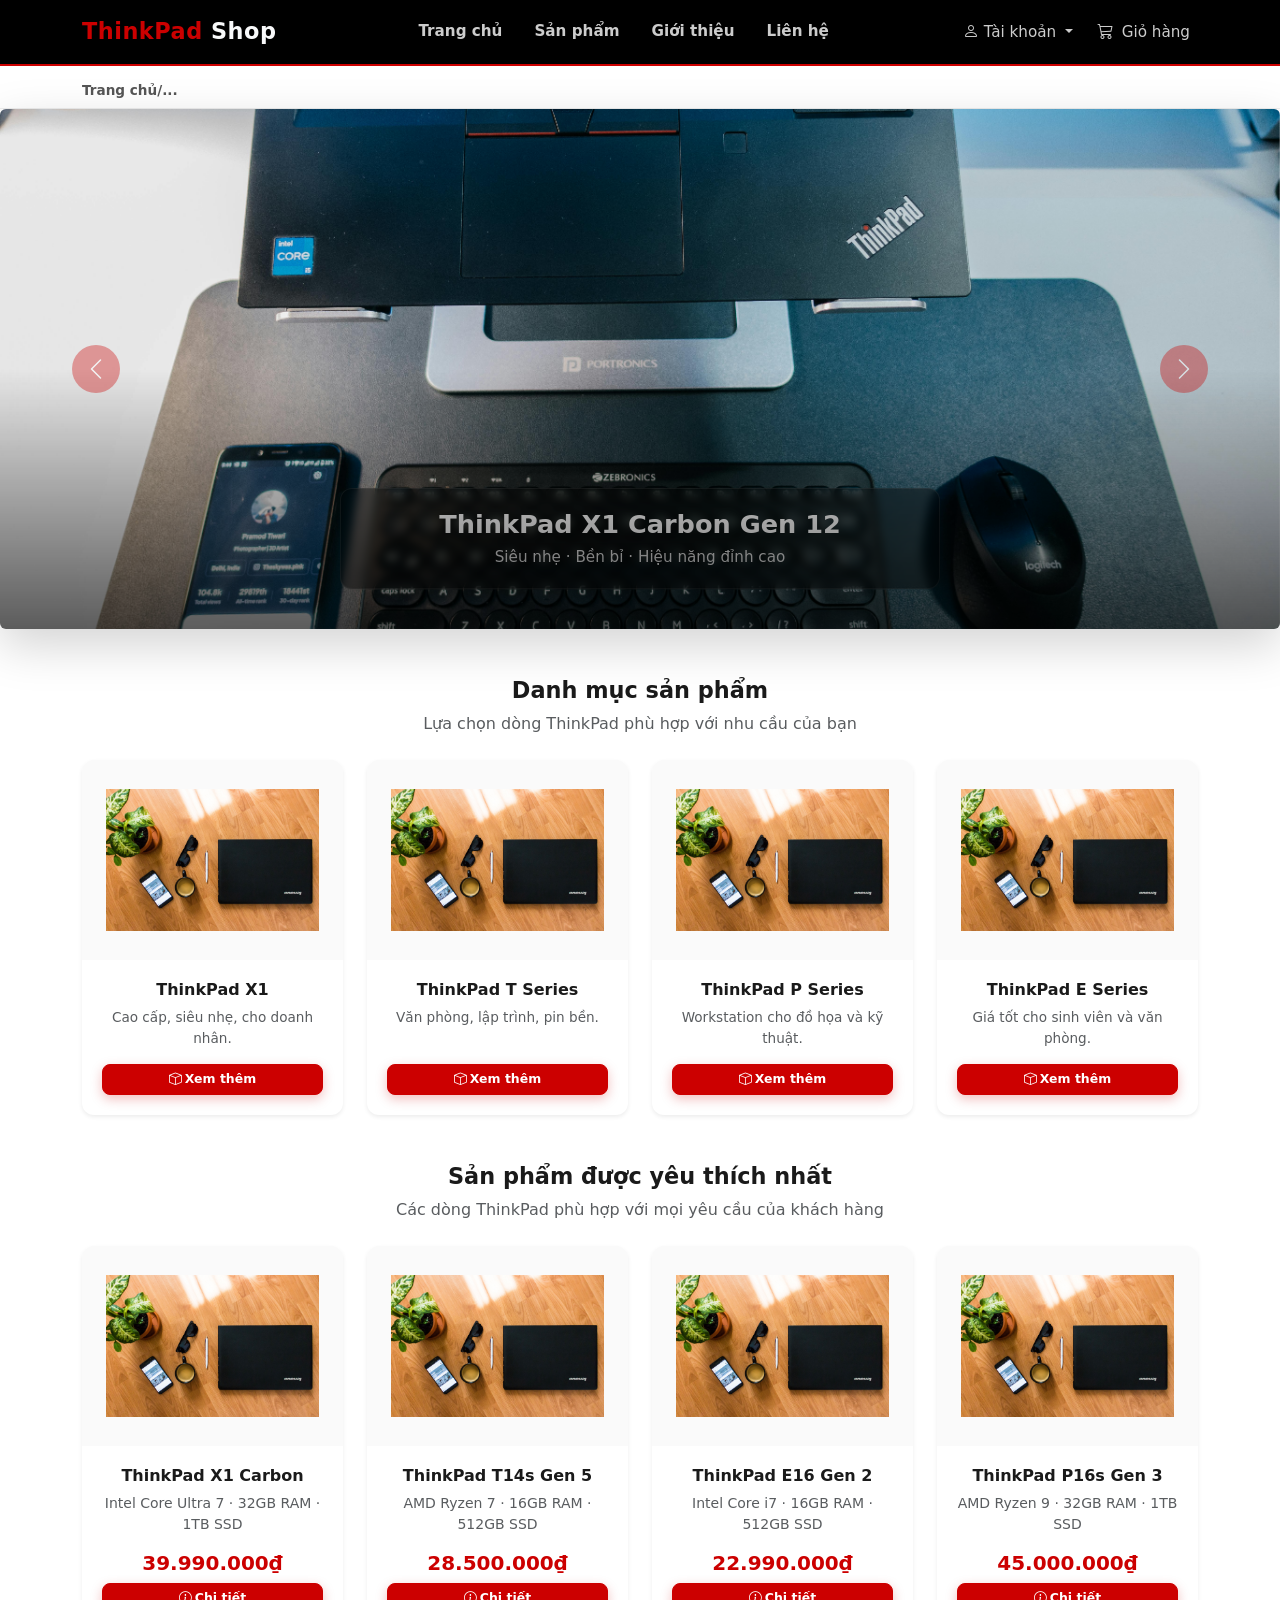
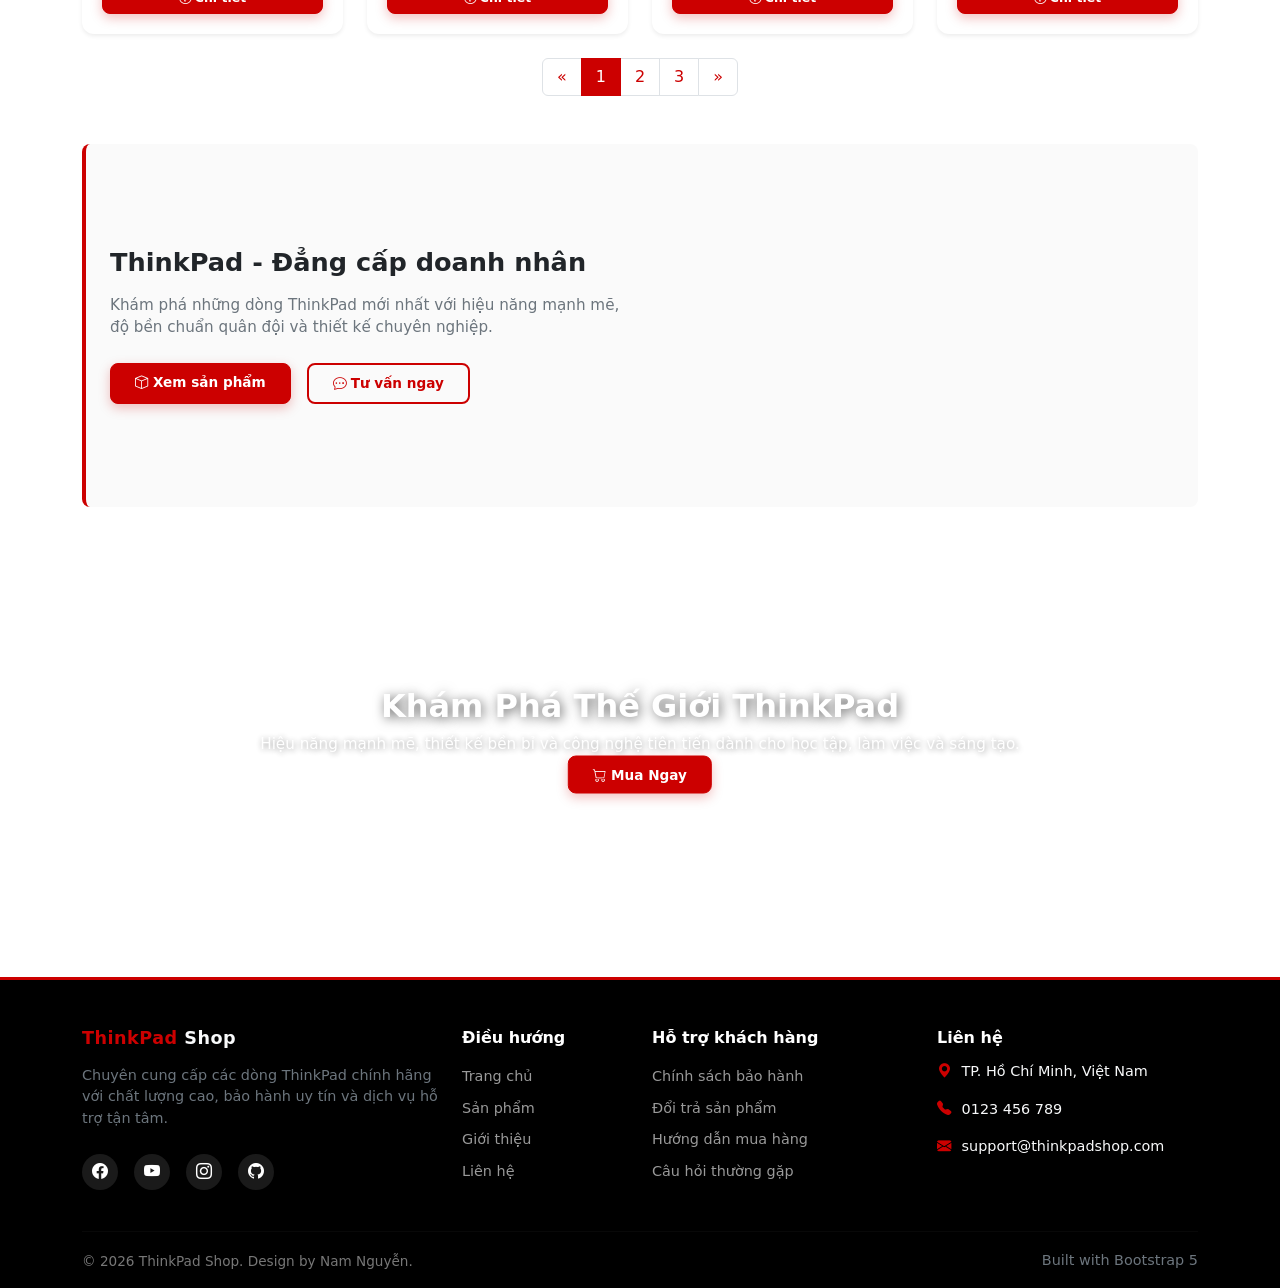
==== commit 09f58b9a: "create admin.css and admin.html , remove file  homedb.js" ====
--- a/index.html
+++ b/index.html
@@ -26,30 +26,72 @@
 
             <div class="d-flex align-items-center gap-2 ms-auto order-lg-3">
                 <div class="dropdown">
-                    <a class="nav-link dropdown-toggle text-light px-2" href="#" role="button" data-bs-toggle="dropdown">
+                    <a class="nav-link dropdown-toggle text-light px-2" href="#" role="button"
+                        data-bs-toggle="dropdown">
                         <i class="bi bi-person fs-6"></i> <span class="d-none d-sm-inline">Tài khoản</span>
                     </a>
                     <ul class="dropdown-menu dropdown-menu-end">
                         <li><a class="dropdown-item" href="./login.html">Đăng nhập</a></li>
                         <li><a class="dropdown-item" href="./register.html">Đăng ký</a></li>
-                        <li><hr class="dropdown-divider"></li>
-                        <li><a class="dropdown-item text-danger" href="#" onclick="logoutUser();location.reload();return false;">Đăng xuất</a></li>
+                        <li>
+                            <hr class="dropdown-divider">
+                        </li>
+                        <li><a class="dropdown-item text-danger" href="#"
+                                onclick="logoutUser();location.reload();return false;">Đăng xuất</a></li>
                     </ul>
                 </div>
                 <a href="./cart.html" class="nav-link text-light px-2 position-relative">
                     <i class="bi bi-cart3 fs-6"></i>
-                    <span class="badge bg-danger rounded-pill position-absolute cart-badge" style="font-size:0.65rem;top:-2px;right:-4px;display:none;">0</span>
+                    <span class="badge bg-danger rounded-pill position-absolute cart-badge"
+                        style="font-size:0.65rem;top:-2px;right:-4px;display:none;">0</span>
                     <span class="d-none d-sm-inline ms-1">Giỏ hàng</span>
                 </a>
             </div>
 
-            <button class="navbar-toggler order-lg-4" type="button" data-bs-toggle="collapse" data-bs-target="#navbarMenu">
+            <button class="navbar-toggler order-lg-4" type="button" data-bs-toggle="collapse"
+                data-bs-target="#navbarMenu">
                 <span class="navbar-toggler-icon"></span>
             </button>
 
             <div class="collapse navbar-collapse order-lg-2" id="navbarMenu">
                 <ul class="navbar-nav mx-auto" id="mainMenu"></ul>
-                <script src="./data/homedb.js"></script>
+                <script>
+                    // ===== inlined homedb.js =====
+                    const menuItems = [
+                        { href: "./index.html", text: "Trang chủ" },
+                        { href: "./products.html", text: "Sản phẩm" },
+                        { href: "./about.html", text: "Giới thiệu" },
+                        { href: "./contact.html", text: "Liên hệ" }
+                    ];
+                    const categorise = [
+                        { title: "ThinkPad X1", content: "Cao cấp, siêu nhẹ, cho doanh nhân.", image: "./assets/image/cate.jpg" },
+                        { title: "ThinkPad T Series", content: "Văn phòng, lập trình, pin bền.", image: "./assets/image/cate.jpg" },
+                        { title: "ThinkPad P Series", content: "Workstation cho đồ họa và kỹ thuật.", image: "./assets/image/cate.jpg" },
+                        { title: "ThinkPad E Series", content: "Giá tốt cho sinh viên và văn phòng.", image: "./assets/image/cate.jpg" }
+                    ];
+                    const carouselData = [
+                        { image: "./assets/image/carousel1.jpg", title: "ThinkPad X1 Carbon Gen 12", subtitle: "Siêu nhẹ · Bền bỉ · Hiệu năng đỉnh cao", active: true },
+                        { image: "./assets/image/carousel2.jpg", title: "ThinkPad T Series 2025", subtitle: "Ổn định · Chuyên nghiệp · Giá tốt", active: false },
+                        { image: "./assets/image/carousel3.jpg", title: "ThinkPad P Series Workstation", subtitle: "Đồ họa mạnh · Chuẩn kỹ sư · Hiệu năng workstation", active: false }
+                    ];
+                    const featuredProducts = [
+                        { image: "./assets/image/cate.jpg", name: "ThinkPad X1 Carbon", specs: "Intel Core Ultra 7 · 32GB RAM · 1TB SSD", price: "39.990.000₫", id: "x1-carbon-gen12" },
+                        { image: "./assets/image/cate.jpg", name: "ThinkPad T14s Gen 5", specs: "AMD Ryzen 7 · 16GB RAM · 512GB SSD", price: "28.500.000₫", id: "t14s-gen5" },
+                        { image: "./assets/image/cate.jpg", name: "ThinkPad E16 Gen 2", specs: "Intel Core i7 · 16GB RAM · 512GB SSD", price: "22.990.000₫", id: "e16-gen2" },
+                        { image: "./assets/image/cate.jpg", name: "ThinkPad P16s Gen 3", specs: "AMD Ryzen 9 · 32GB RAM · 1TB SSD", price: "45.000.000₫", id: "p16s-gen3" }
+                    ];
+                    const footerData = { brand: { name: 'ThinkPad', suffix: 'Shop', desc: 'Chuyên cung cấp các dòng ThinkPad chính hãng với chất lượng cao, bảo hành uy tín và dịch vụ hỗ trợ tận tâm.', socials: [{ icon: 'bi-facebook', href: '#' }, { icon: 'bi-youtube', href: '#' }, { icon: 'bi-instagram', href: '#' }, { icon: 'bi-github', href: '#' }] }, navigation: { title: 'Điều hướng', links: [{ href: './index.html', text: 'Trang chủ' }, { href: './products.html', text: 'Sản phẩm' }, { href: './about.html', text: 'Giới thiệu' }, { href: './contact.html', text: 'Liên hệ' }] }, support: { title: 'Hỗ trợ khách hàng', links: [{ href: '#', text: 'Chính sách bảo hành' }, { href: '#', text: 'Đổi trả sản phẩm' }, { href: '#', text: 'Hướng dẫn mua hàng' }, { href: '#', text: 'Câu hỏi thường gặp' }] }, contact: { title: 'Liên hệ', items: [{ icon: 'bi-geo-alt-fill', text: 'TP. Hồ Chí Minh, Việt Nam' }, { icon: 'bi-telephone-fill', text: '0123 456 789' }, { icon: 'bi-envelope-fill', text: 'support@thinkpadshop.com' }] }, copyright: '© 2026 ThinkPad Shop. Design by Nam Nguyễn.', builtWith: 'Built with Bootstrap 5' };
+                    function isLoggedIn() { return localStorage.getItem('thinkpad_logged_in') === 'true' }
+                    function loginUser() { localStorage.setItem('thinkpad_logged_in', 'true') }
+                    function logoutUser() { localStorage.removeItem('thinkpad_logged_in') }
+                    function getCart() { try { return JSON.parse(localStorage.getItem('thinkpad_cart')) || [] } catch { return [] } }
+                    function saveCart(cart) { localStorage.setItem('thinkpad_cart', JSON.stringify(cart)) }
+                    function addToCart(product) { const cart = getCart(); const existing = cart.find(item => item.id === product.id); if (existing) { existing.qty += product.qty || 1 } else { cart.push({ id: product.id, image: product.image, name: product.name, specs: product.specs, price: typeof product.price === 'string' ? parsePrice(product.price) : product.price, qty: product.qty || 1 }) } saveCart(cart); alert('Đã thêm vào giỏ hàng!'); updateCartBadge() }
+                    function updateCartBadge() { const cart = getCart(); const count = cart.reduce((sum, item) => sum + item.qty, 0); document.querySelectorAll('.cart-badge').forEach(el => { el.textContent = count; el.style.display = count > 0 ? 'inline' : 'none' }) }
+                    function parsePrice(str) { return parseInt(String(str).replace(/[.\s₫]/g, '')) }
+                    function fmtPrice(num) { return Number(num).toString().replace(/\B(?=(\d{3})+(?!\d))/g, '.') + '₫' }
+                    // ===== end inlined homedb.js =====
+                </script>
                 <script>
                     const mainMenu = document.getElementById("mainMenu");
                     menuItems.forEach((item) => {
@@ -312,31 +354,31 @@
                         <p class="text-secondary mt-3">${footerData.brand.desc}</p>
                         <div class="d-flex gap-3 mt-4">
                             ${footerData.brand.socials.map(s =>
-                                `<a href="${s.href}" class="social-icon"><i class="bi ${s.icon}"></i></a>`
-                            ).join('')}
+            `<a href="${s.href}" class="social-icon"><i class="bi ${s.icon}"></i></a>`
+        ).join('')}
                         </div>
                     </div>
                     <div class="col-lg-2 col-6">
                         <h5 class="footer-title">${footerData.navigation.title}</h5>
                         <ul class="list-unstyled">
                             ${footerData.navigation.links.map(l =>
-                                `<li><a href="${l.href}" class="footer-link">${l.text}</a></li>`
-                            ).join('')}
+            `<li><a href="${l.href}" class="footer-link">${l.text}</a></li>`
+        ).join('')}
                         </ul>
                     </div>
                     <div class="col-lg-3 col-6">
                         <h5 class="footer-title">${footerData.support.title}</h5>
                         <ul class="list-unstyled">
                             ${footerData.support.links.map(l =>
-                                `<li><a href="${l.href}" class="footer-link">${l.text}</a></li>`
-                            ).join('')}
+            `<li><a href="${l.href}" class="footer-link">${l.text}</a></li>`
+        ).join('')}
                         </ul>
                     </div>
                     <div class="col-lg-3 col-6">
                         <h5 class="footer-title">${footerData.contact.title}</h5>
                         ${footerData.contact.items.map(item =>
-                            `<p><i class="bi ${item.icon} text-danger"></i> ${item.text}</p>`
-                        ).join('')}
+            `<p><i class="bi ${item.icon} text-danger"></i> ${item.text}</p>`
+        ).join('')}
                     </div>
                 </div>
                 <hr class="footer-divider">
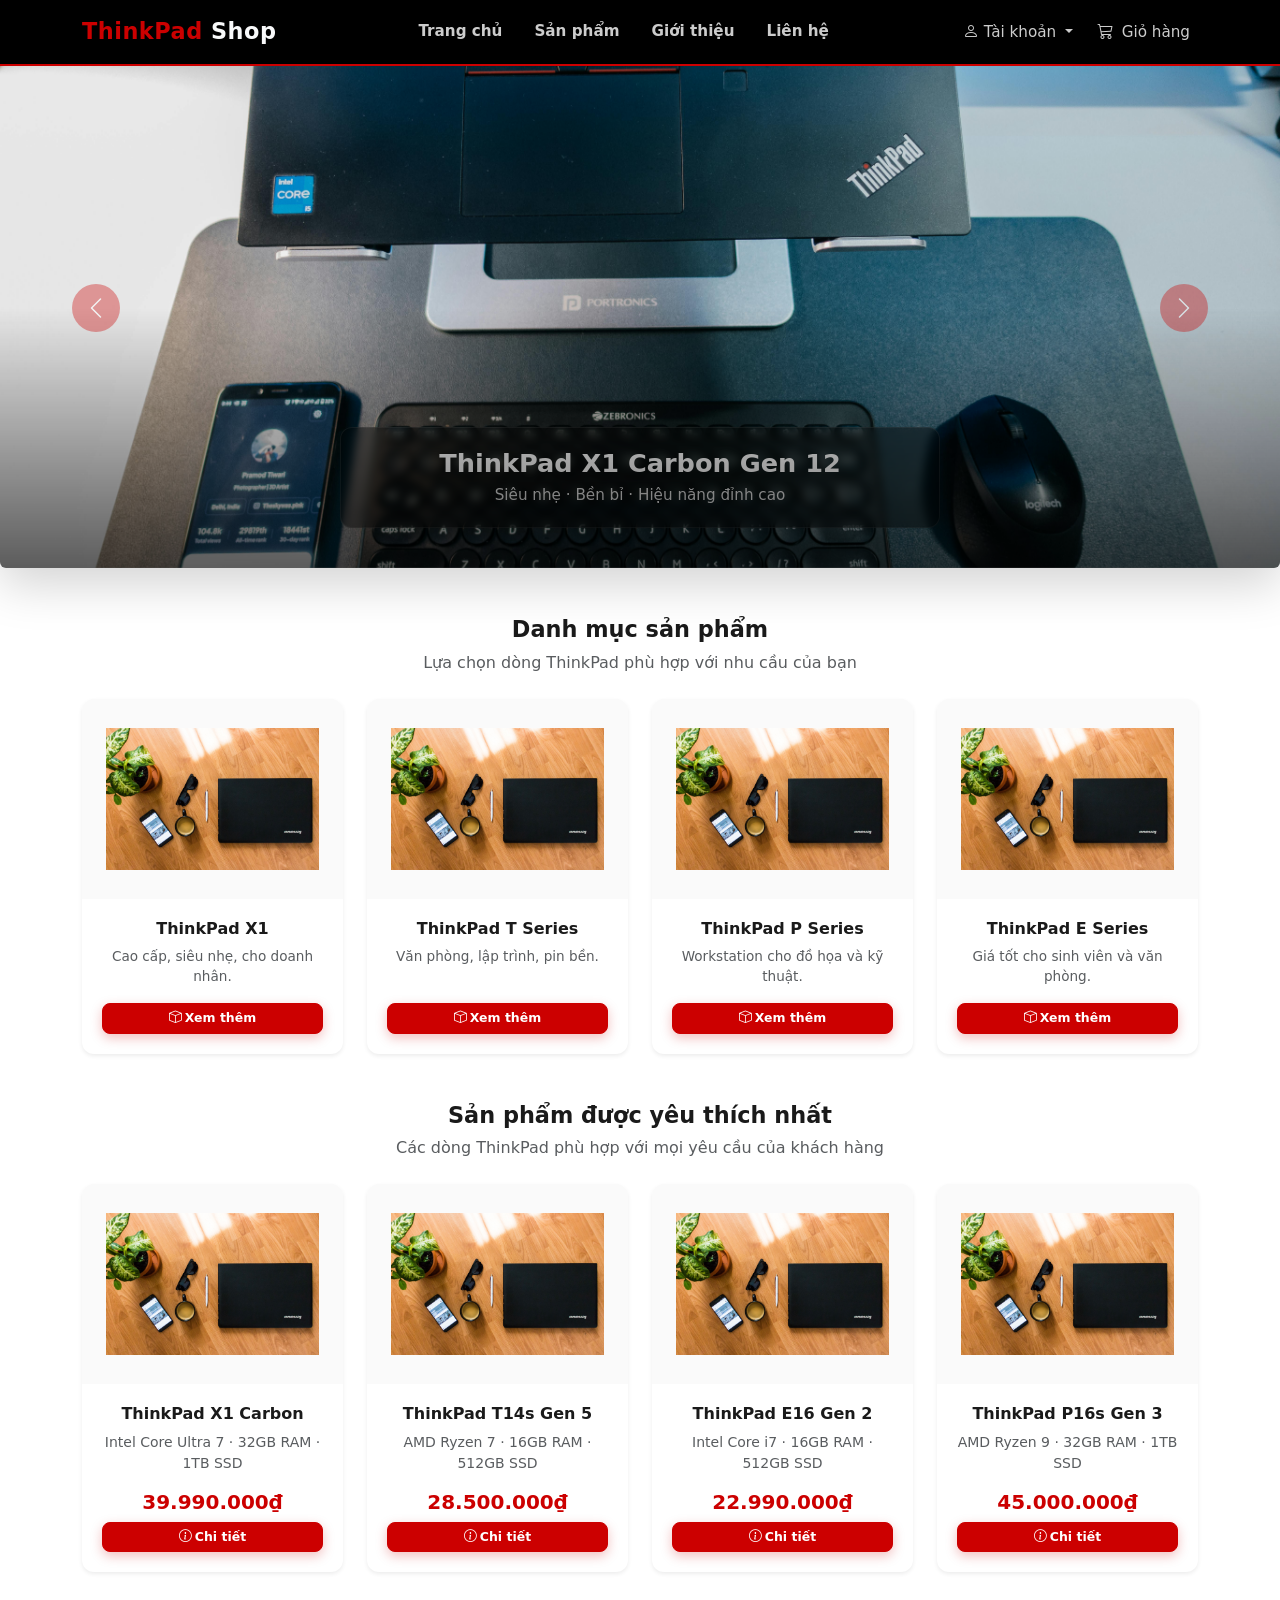
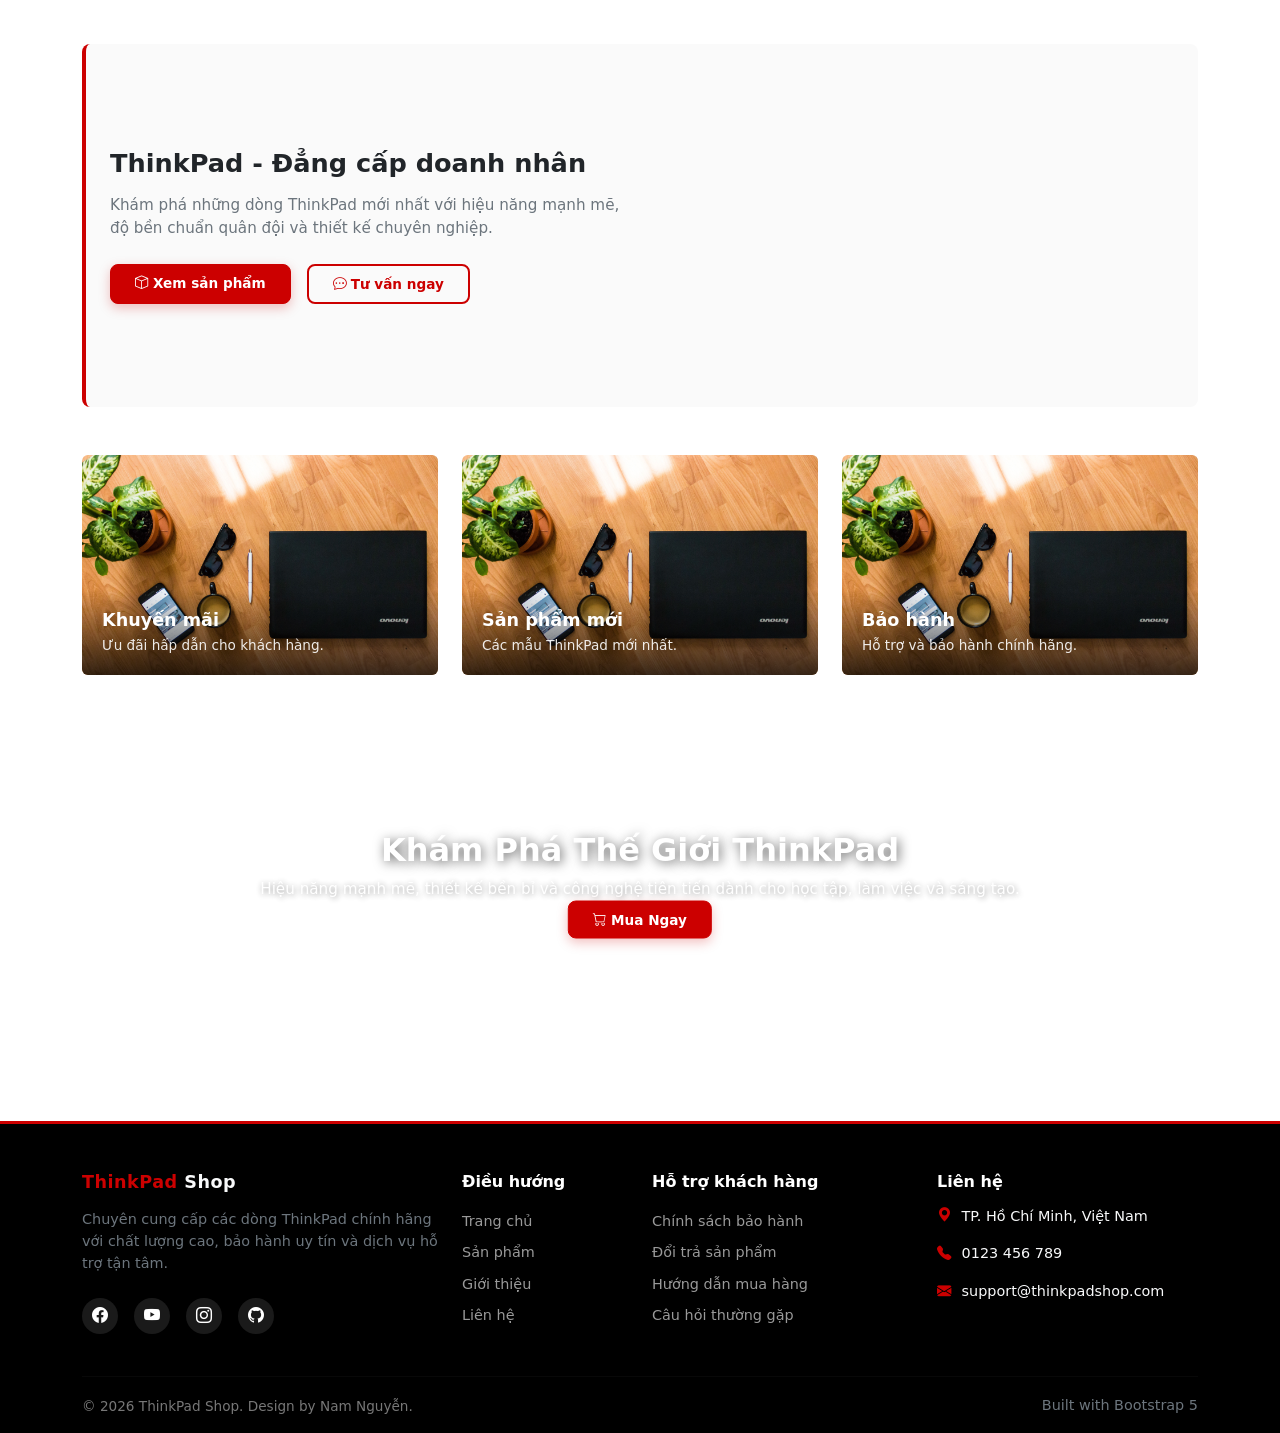
==== commit 56621ccf: "refactor code" ====
--- a/index.html
+++ b/index.html
@@ -111,17 +111,8 @@
         </div>
     </header>
     <main>
-        <div class="page-breadcrumb">
-            <div class="container">
-                <nav aria-label="breadcrumb">
-                    <ol class="breadcrumb mb-0">
-                        <li class="breadcrumb-item active fw-semibold">Trang chủ/...</li>
-                    </ol>
-                </nav>
-            </div>
-        </div>
         <!--Carousel-->
-        <section class="container-fluid carousel-wrapper">
+        <section class="container-fluid carousel-wrapper mt-4 pt-4">
             <div id="carouselExampleCaptions" class="carousel slide carousel-fade shadow-lg rounded overflow-hidden">
                 <div class="carousel-indicators" id="carousel-indicators"></div>
                 <div class="carousel-inner" id="carousel-inner"></div>
@@ -209,39 +200,73 @@
 
             <div class="row g-4" id="featured-products"></div>
 
-            <!--Pagination-->
+            <!--Pagination (dynamic) -->
             <nav aria-label="Page navigation" class="mt-4">
-                <ul class="pagination justify-content-center">
-                    <li class="page-item"><a class="page-link" href="#">&laquo;</a></li>
-                    <li class="page-item active"><a class="page-link" href="#">1</a></li>
-                    <li class="page-item"><a class="page-link" href="#">2</a></li>
-                    <li class="page-item"><a class="page-link" href="#">3</a></li>
-                    <li class="page-item"><a class="page-link" href="#">&raquo;</a></li>
-                </ul>
+                <ul class="pagination justify-content-center" id="featured-pagination"></ul>
             </nav>
         </section>
 
         <script>
-            // --- SẢN PHẨM YÊU THÍCH ---
-            const featuredContainer = document.getElementById("featured-products");
-
-            featuredProducts.forEach((item) => {
-                featuredContainer.innerHTML += `
-                    <div class="col-6 col-md-6 col-lg-3">
-                        <div class="card h-100 shadow-sm border-0">
-                            <img src="${item.image}" class="card-img-top" alt="${item.name}">
-                            <div class="card-body text-center d-flex flex-column">
-                                <h5 class="card-title">${item.name}</h5>
-                                <p class="text-muted small flex-grow-1">${item.specs}</p>
-                                <h5 class="text-danger fw-bold">${item.price}</h5>
-                                <a href="./detail.html?id=${item.id}" class="btn btn-danger btn-sm mt-auto">
-                                    <i class="bi bi-info-circle me-1"></i>Chi tiết
-                                </a>
+            // --- FEATURED PRODUCTS WITH PAGINATION ---
+            (function(){
+                const featuredContainer = document.getElementById("featured-products");
+                const paginationContainer = document.getElementById("featured-pagination");
+                const products = (typeof featuredProducts !== 'undefined' && Array.isArray(featuredProducts)) ? featuredProducts.slice() : [];
+                const itemsPerPage = 4;
+                let currentPage = 1;
+                const totalPages = Math.max(1, Math.ceil(products.length / itemsPerPage));
+
+                function renderPage(page) {
+                    currentPage = Math.max(1, Math.min(totalPages, page));
+                    featuredContainer.innerHTML = '';
+                    const start = (currentPage - 1) * itemsPerPage;
+                    const pageItems = products.slice(start, start + itemsPerPage);
+                    pageItems.forEach(item => {
+                        featuredContainer.innerHTML += `
+                            <div class="col-6 col-md-6 col-lg-3">
+                                <div class="card h-100 shadow-sm border-0">
+                                    <img src="${item.image}" class="card-img-top" alt="${item.name}">
+                                    <div class="card-body text-center d-flex flex-column">
+                                        <h5 class="card-title">${item.name}</h5>
+                                        <p class="text-muted small flex-grow-1">${item.specs}</p>
+                                        <h5 class="text-danger fw-bold">${item.price}</h5>
+                                        <a href="./detail.html?id=${item.id}" class="btn btn-danger btn-sm mt-auto">
+                                            <i class="bi bi-info-circle me-1"></i>Chi tiết
+                                        </a>
+                                    </div>
+                                </div>
                             </div>
-                        </div>
-                    </div>
-                `;
-            });
+                        `;
+                    });
+                    renderPagination();
+                }
+
+                function renderPagination(){
+                    if (totalPages <= 1) { paginationContainer.innerHTML = ''; return; }
+                    let html = '';
+                    html += `<li class="page-item ${currentPage === 1 ? 'disabled' : ''}"><a class="page-link" href="#" data-page="${currentPage-1}">&laquo;</a></li>`;
+                    const maxButtons = 5;
+                    let startPage = Math.max(1, currentPage - Math.floor(maxButtons/2));
+                    let endPage = Math.min(totalPages, startPage + maxButtons - 1);
+                    if (endPage - startPage < maxButtons - 1) startPage = Math.max(1, endPage - maxButtons + 1);
+                    for (let p = startPage; p <= endPage; p++) {
+                        html += `<li class="page-item ${p === currentPage ? 'active' : ''}"><a class="page-link" href="#" data-page="${p}">${p}</a></li>`;
+                    }
+                    html += `<li class="page-item ${currentPage === totalPages ? 'disabled' : ''}"><a class="page-link" href="#" data-page="${currentPage+1}">&raquo;</a></li>`;
+                    paginationContainer.innerHTML = html;
+                }
+
+                paginationContainer.addEventListener('click', function(e){
+                    const a = e.target.closest('a.page-link');
+                    if (!a) return;
+                    e.preventDefault();
+                    const page = parseInt(a.getAttribute('data-page'), 10);
+                    if (!isNaN(page)) renderPage(page);
+                });
+
+                // Initialize
+                renderPage(1);
+            })();
         </script>
 
         <!-- CTA1 -->
@@ -298,7 +323,14 @@
             // --- BANNER 3 CỘT ---
             const bannerContainer = document.getElementById("banner-section");
 
-            bannerData.forEach((item) => {
+            // Fallback if `bannerData` is not defined
+            const banners = (typeof bannerData !== 'undefined' && Array.isArray(bannerData)) ? bannerData : [
+                { image: './assets/image/cate.jpg', title: 'Khuyến mãi', desc: 'Ưu đãi hấp dẫn cho khách hàng.' },
+                { image: './assets/image/cate.jpg', title: 'Sản phẩm mới', desc: 'Các mẫu ThinkPad mới nhất.' },
+                { image: './assets/image/cate.jpg', title: 'Bảo hành', desc: 'Hỗ trợ và bảo hành chính hãng.' }
+            ];
+
+            banners.forEach((item) => {
                 bannerContainer.innerHTML += `
                     <div class="col-6 col-md-6 col-lg-4">
                         <div class="banner-card">
--- a/assets/style/header.css
+++ b/assets/style/header.css
@@ -232,4 +232,81 @@
         font-size: 0.85rem;
         padding: 6px 10px;
     }
+}
+
+/* Pagination - red theme */
+.pagination .page-link {
+    color: #cc0000;
+    border-color: #cc0000;
+    border-radius: 6px;
+    padding: 6px 10px;
+    margin: 0 4px;
+}
+.pagination .page-link:hover {
+    color: #fff;
+    background-color: #cc0000;
+    border-color: #cc0000;
+}
+.pagination .page-item.active .page-link {
+    background-color: #cc0000;
+    color: #fff;
+    border-color: #cc0000;
+    box-shadow: 0 4px 10px rgba(204,0,0,0.15);
+}
+.pagination .page-item.disabled .page-link {
+    color: #777;
+    border-color: #e9e9e9;
+    background: transparent;
+}
+
+/* Brand hover accents */
+:root {
+    --brand: #cc0000;
+    --brand-dark: #990000;
+}
+
+/* General link hover — use brand color */
+a:hover {
+    color: var(--brand);
+    text-decoration: underline;
+}
+
+/* Navbar: keep white text but subtle red background on hover */
+.navbar .nav-link:hover {
+    color: #fff !important;
+    background: rgba(204,0,0,0.06);
+}
+
+/* Sidebar link hover should use brand accent */
+.sidebar-link:hover {
+    color: var(--brand);
+    border-left-color: var(--brand);
+    background: rgba(204,0,0,0.03);
+}
+
+/* Footer link hover */
+.footer-link:hover {
+    color: var(--brand);
+}
+
+/* Outline secondary buttons — subtle brand fill on hover */
+.btn-outline-secondary:hover,
+.btn-outline-secondary:focus {
+    color: #fff !important;
+    background: var(--brand) !important;
+    border-color: var(--brand) !important;
+}
+
+/* Subtle red focus ring for form controls and interactive elements */
+.btn:focus, .page-link:focus, .form-control:focus, .form-select:focus {
+    box-shadow: 0 0 0 0.2rem rgba(204,0,0,0.12);
+}
+
+/* Header hover: chữ đỏ, no background */
+.navbar .nav-link:hover,
+.navbar-brand:hover,
+.navbar-brand:hover .text-light {
+    color: var(--brand) !important;
+    background: transparent !important;
+    text-decoration: none !important;
 }
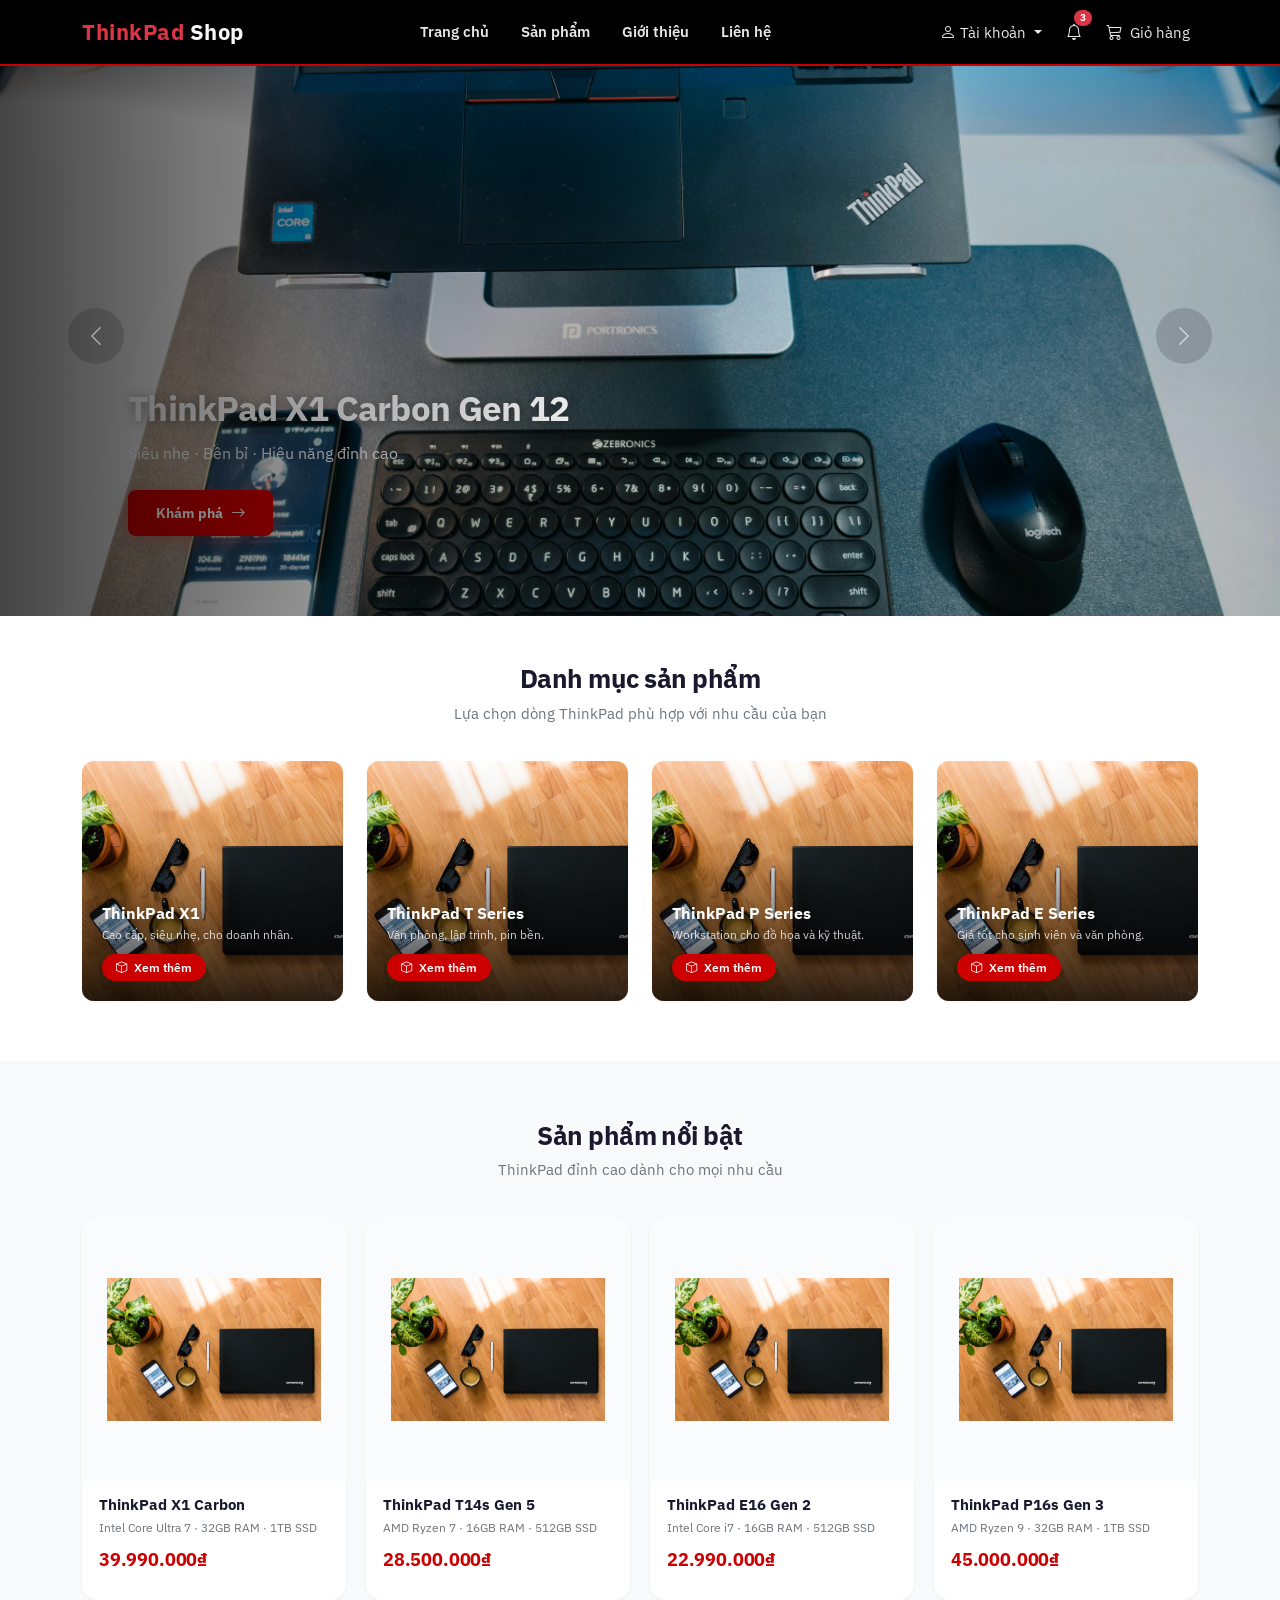
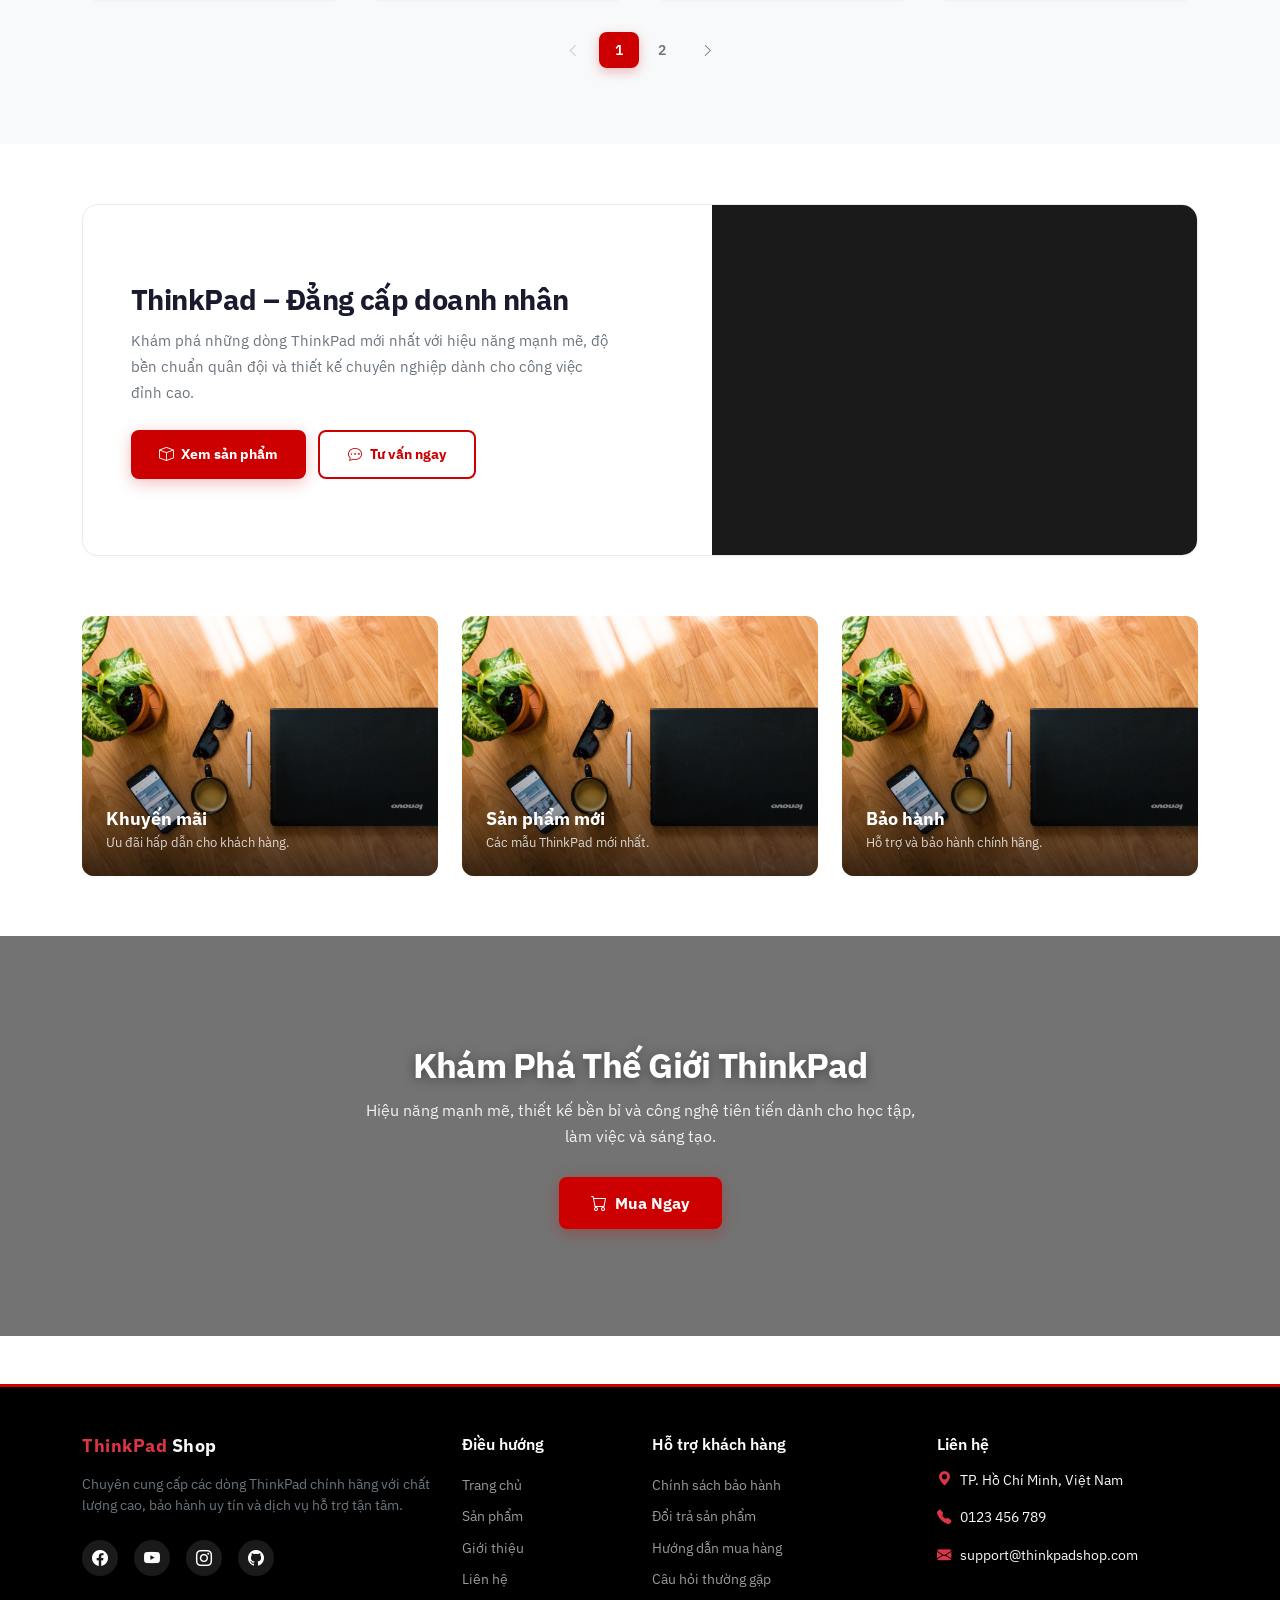
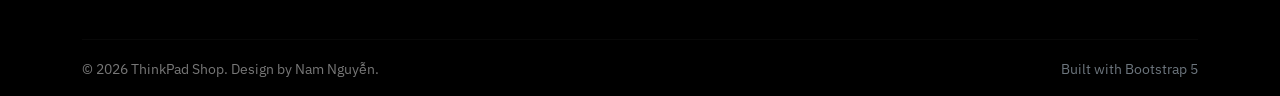
==== commit 60dad885: "update index and product" ====
--- a/index.html
+++ b/index.html
@@ -6,11 +6,12 @@
     <meta name="viewport" content="width=device-width, initial-scale=1.0">
     <title>ThinkPad Shop</title>
 
-    <!-- Bootstrap -->
+    <link rel="preconnect" href="https://fonts.googleapis.com">
+    <link rel="preconnect" href="https://fonts.gstatic.com" crossorigin>
+    <link href="https://fonts.googleapis.com/css2?family=IBM+Plex+Sans:wght@300;400;500;600;700&display=swap" rel="stylesheet">
+
     <link rel="stylesheet" href="./bootstrap/dist/css/bootstrap.min.css">
-    <!--icons-->
     <link rel="stylesheet" href="./bootstrap/icons/bootstrap-icons.css">
-    <!-- css -->
     <link rel="stylesheet" href="./assets/style/header.css">
     <link rel="stylesheet" href="./assets/style/index.css">
     <link rel="stylesheet" href="./assets/style/footer.css">
@@ -40,6 +41,22 @@
                                 onclick="logoutUser();location.reload();return false;">Đăng xuất</a></li>
                     </ul>
                 </div>
+                <div class="dropdown">
+                    <a class="nav-link text-light px-2 position-relative" href="#" role="button"
+                        data-bs-toggle="dropdown">
+                        <i class="bi bi-bell fs-6"></i>
+                        <span class="badge bg-danger rounded-pill position-absolute notif-badge"
+                            style="font-size:0.6rem;top:-2px;right:-2px;">3</span>
+                    </a>
+                    <ul class="dropdown-menu dropdown-menu-end" style="min-width:280px;">
+                        <li><h6 class="dropdown-header">Thông báo</h6></li>
+                        <li><a class="dropdown-item" href="#"><small class="text-muted">ThinkPad X1 Carbon vừa được cập nhật giá mới</small></a></li>
+                        <li><a class="dropdown-item" href="#"><small class="text-muted">Khuyến mãi đặc biệt dòng T Series</small></a></li>
+                        <li><a class="dropdown-item" href="#"><small class="text-muted">Bảo hành mở rộng cho P Series</small></a></li>
+                        <li><hr class="dropdown-divider"></li>
+                        <li><a class="dropdown-item text-center small" href="#">Xem tất cả</a></li>
+                    </ul>
+                </div>
                 <a href="./cart.html" class="nav-link text-light px-2 position-relative">
                     <i class="bi bi-cart3 fs-6"></i>
                     <span class="badge bg-danger rounded-pill position-absolute cart-badge"
@@ -56,7 +73,6 @@
             <div class="collapse navbar-collapse order-lg-2" id="navbarMenu">
                 <ul class="navbar-nav mx-auto" id="mainMenu"></ul>
                 <script>
-                    // ===== inlined homedb.js =====
                     const menuItems = [
                         { href: "./index.html", text: "Trang chủ" },
                         { href: "./products.html", text: "Sản phẩm" },
@@ -78,7 +94,11 @@
                         { image: "./assets/image/cate.jpg", name: "ThinkPad X1 Carbon", specs: "Intel Core Ultra 7 · 32GB RAM · 1TB SSD", price: "39.990.000₫", id: "x1-carbon-gen12" },
                         { image: "./assets/image/cate.jpg", name: "ThinkPad T14s Gen 5", specs: "AMD Ryzen 7 · 16GB RAM · 512GB SSD", price: "28.500.000₫", id: "t14s-gen5" },
                         { image: "./assets/image/cate.jpg", name: "ThinkPad E16 Gen 2", specs: "Intel Core i7 · 16GB RAM · 512GB SSD", price: "22.990.000₫", id: "e16-gen2" },
-                        { image: "./assets/image/cate.jpg", name: "ThinkPad P16s Gen 3", specs: "AMD Ryzen 9 · 32GB RAM · 1TB SSD", price: "45.000.000₫", id: "p16s-gen3" }
+                        { image: "./assets/image/cate.jpg", name: "ThinkPad P16s Gen 3", specs: "AMD Ryzen 9 · 32GB RAM · 1TB SSD", price: "45.000.000₫", id: "p16s-gen3" },
+                        { image: "./assets/image/cate.jpg", name: "ThinkPad X1 Yoga Gen 4", specs: "Intel Core i7 · 16GB RAM · 512GB SSD", price: "34.500.000₫", id: "x1-yoga-gen4" },
+                        { image: "./assets/image/cate.jpg", name: "ThinkPad T14 Gen 12", specs: "Intel Core i7 · 16GB RAM · 512GB SSD", price: "29.990.000₫", id: "t14-gen12" },
+                        { image: "./assets/image/cate.jpg", name: "ThinkPad P1 Gen 5", specs: "Intel Xeon · 64GB RAM · 4TB SSD", price: "129.990.000₫", id: "p1-gen5" },
+                        { image: "./assets/image/cate.jpg", name: "ThinkPad E14 Gen 4", specs: "AMD Ryzen 7 · 16GB RAM · 1TB SSD", price: "21.990.000₫", id: "e14-g4" }
                     ];
                     const footerData = { brand: { name: 'ThinkPad', suffix: 'Shop', desc: 'Chuyên cung cấp các dòng ThinkPad chính hãng với chất lượng cao, bảo hành uy tín và dịch vụ hỗ trợ tận tâm.', socials: [{ icon: 'bi-facebook', href: '#' }, { icon: 'bi-youtube', href: '#' }, { icon: 'bi-instagram', href: '#' }, { icon: 'bi-github', href: '#' }] }, navigation: { title: 'Điều hướng', links: [{ href: './index.html', text: 'Trang chủ' }, { href: './products.html', text: 'Sản phẩm' }, { href: './about.html', text: 'Giới thiệu' }, { href: './contact.html', text: 'Liên hệ' }] }, support: { title: 'Hỗ trợ khách hàng', links: [{ href: '#', text: 'Chính sách bảo hành' }, { href: '#', text: 'Đổi trả sản phẩm' }, { href: '#', text: 'Hướng dẫn mua hàng' }, { href: '#', text: 'Câu hỏi thường gặp' }] }, contact: { title: 'Liên hệ', items: [{ icon: 'bi-geo-alt-fill', text: 'TP. Hồ Chí Minh, Việt Nam' }, { icon: 'bi-telephone-fill', text: '0123 456 789' }, { icon: 'bi-envelope-fill', text: 'support@thinkpadshop.com' }] }, copyright: '© 2026 ThinkPad Shop. Design by Nam Nguyễn.', builtWith: 'Built with Bootstrap 5' };
                     function isLoggedIn() { return localStorage.getItem('thinkpad_logged_in') === 'true' }
@@ -90,7 +110,6 @@
                     function updateCartBadge() { const cart = getCart(); const count = cart.reduce((sum, item) => sum + item.qty, 0); document.querySelectorAll('.cart-badge').forEach(el => { el.textContent = count; el.style.display = count > 0 ? 'inline' : 'none' }) }
                     function parsePrice(str) { return parseInt(String(str).replace(/[.\s₫]/g, '')) }
                     function fmtPrice(num) { return Number(num).toString().replace(/\B(?=(\d{3})+(?!\d))/g, '.') + '₫' }
-                    // ===== end inlined homedb.js =====
                 </script>
                 <script>
                     const mainMenu = document.getElementById("mainMenu");
@@ -110,272 +129,220 @@
             </div>
         </div>
     </header>
+
     <main>
-        <!--Carousel-->
-        <section class="container-fluid carousel-wrapper mt-4 pt-4">
-            <div id="carouselExampleCaptions" class="carousel slide carousel-fade shadow-lg rounded overflow-hidden">
-                <div class="carousel-indicators" id="carousel-indicators"></div>
-                <div class="carousel-inner" id="carousel-inner"></div>
-                <button class="carousel-control-prev" type="button" data-bs-target="#carouselExampleCaptions"
-                    data-bs-slide="prev">
+        <!-- ─── Hero Carousel ─── -->
+        <section class="hero-section">
+            <div id="heroCarousel" class="carousel slide carousel-fade" data-bs-ride="carousel">
+                <div class="carousel-indicators" id="heroIndicators"></div>
+                <div class="carousel-inner" id="heroInner"></div>
+                <button class="carousel-control-prev" type="button" data-bs-target="#heroCarousel" data-bs-slide="prev">
                     <span class="carousel-control-prev-icon"></span>
                 </button>
-                <button class="carousel-control-next" type="button" data-bs-target="#carouselExampleCaptions"
-                    data-bs-slide="next">
+                <button class="carousel-control-next" type="button" data-bs-target="#heroCarousel" data-bs-slide="next">
                     <span class="carousel-control-next-icon"></span>
                 </button>
             </div>
         </section>
 
         <script>
-            // --- CAROUSEL ---
-            const indicators = document.getElementById("carousel-indicators");
-            const carouselInner = document.getElementById("carousel-inner");
+            const heroIndicators = document.getElementById("heroIndicators");
+            const heroInner = document.getElementById("heroInner");
 
             carouselData.forEach((item, index) => {
-                // Indicator
-                indicators.innerHTML += `
-                    <button type="button"
-                        data-bs-target="#carouselExampleCaptions"
-                        data-bs-slide-to="${index}"
+                heroIndicators.innerHTML += `
+                    <button type="button" data-bs-target="#heroCarousel" data-bs-slide-to="${index}"
                         class="${item.active ? 'active' : ''}"
                         ${item.active ? 'aria-current="true"' : ''}
                         aria-label="Slide ${index + 1}">
                     </button>
                 `;
-                // Slide
-                carouselInner.innerHTML += `
+                heroInner.innerHTML += `
                     <div class="carousel-item ${item.active ? 'active' : ''}">
                         <img src="${item.image}" class="d-block w-100" alt="${item.title}">
                         <div class="carousel-caption">
                             <h5>${item.title}</h5>
                             <p>${item.subtitle}</p>
+                            <a href="./products.html" class="btn-hero">
+                                Khám phá <i class="bi bi-arrow-right"></i>
+                            </a>
                         </div>
                     </div>
                 `;
             });
         </script>
-        <!--category product -->
-        <section class="container mt-5">
-
-            <div class="text-center mb-4">
-                <h3 class="fw-bold">Danh mục sản phẩm</h3>
-                <p class="text-muted">
-                    Lựa chọn dòng ThinkPad phù hợp với nhu cầu của bạn
-                </p>
-            </div>
-
-            <div id="categorise-data" class="row g-4"> </div>
-
+
+        <!-- ─── Categories ─── -->
+        <section class="categories-section mt-5">
+            <div class="container">
+                <div class="section-header">
+                    <h2>Danh mục sản phẩm</h2>
+                    <p>Lựa chọn dòng ThinkPad phù hợp với nhu cầu của bạn</p>
+                </div>
+                <div class="row g-4" id="categoryGrid"></div>
+            </div>
         </section>
 
         <script>
-            const categoryContainer = document.getElementById("categorise-data");
-
+            const categoryGrid = document.getElementById("categoryGrid");
             categorise.forEach((item) => {
-                categoryContainer.innerHTML += `
+                categoryGrid.innerHTML += `
                     <div class="col-6 col-md-6 col-lg-3">
-                        <div class="card h-100 shadow-sm border-0">
-                            <img src="${item.image}" class="card-img-top" alt="${item.title}">
-                            <div class="card-body text-center d-flex flex-column">
-                                <h5 class="card-title">${item.title}</h5>
-                                <p class="card-text text-muted flex-grow-1">
-                                    ${item.content}
-                                </p>
-                                <a href="./products.html" class="btn btn-danger btn-sm mt-auto">
-                                    <i class="bi bi-box me-1"></i>Xem thêm
-                                </a>
+                        <a href="./products.html?filter=${encodeURIComponent(item.title)}" class="category-card">
+                            <img src="${item.image}" alt="${item.title}" loading="lazy">
+                            <div class="overlay">
+                                <h4>${item.title}</h4>
+                                <p>${item.content}</p>
+                                <span class="btn-category"><i class="bi bi-box"></i> Xem thêm</span>
                             </div>
-                        </div>
+                        </a>
                     </div>
                 `;
             });
         </script>
-        <!--Featured Products-->
-        <section class="container mt-5">
-            <div class="text-center mb-4">
-                <h3 class="fw-bold">Sản phẩm được yêu thích nhất</h3>
-                <p class="text-muted">Các dòng ThinkPad phù hợp với mọi yêu cầu của khách hàng</p>
-            </div>
-
-            <div class="row g-4" id="featured-products"></div>
-
-            <!--Pagination (dynamic) -->
-            <nav aria-label="Page navigation" class="mt-4">
-                <ul class="pagination justify-content-center" id="featured-pagination"></ul>
-            </nav>
+
+        <!-- ─── Featured Products ─── -->
+        <section class="featured-section">
+            <div class="container">
+                <div class="section-header">
+                    <h2>Sản phẩm nổi bật</h2>
+                    <p>ThinkPad đỉnh cao dành cho mọi nhu cầu</p>
+                </div>
+                <div class="featured-grid" id="featuredGrid"></div>
+                <ul class="featured-pagination" id="featuredPagination"></ul>
+            </div>
         </section>
 
         <script>
-            // --- FEATURED PRODUCTS WITH PAGINATION ---
-            (function(){
-                const featuredContainer = document.getElementById("featured-products");
-                const paginationContainer = document.getElementById("featured-pagination");
+            (function () {
+                const grid = document.getElementById("featuredGrid");
+                const pag = document.getElementById("featuredPagination");
                 const products = (typeof featuredProducts !== 'undefined' && Array.isArray(featuredProducts)) ? featuredProducts.slice() : [];
-                const itemsPerPage = 4;
-                let currentPage = 1;
-                const totalPages = Math.max(1, Math.ceil(products.length / itemsPerPage));
-
-                function renderPage(page) {
-                    currentPage = Math.max(1, Math.min(totalPages, page));
-                    featuredContainer.innerHTML = '';
-                    const start = (currentPage - 1) * itemsPerPage;
-                    const pageItems = products.slice(start, start + itemsPerPage);
-                    pageItems.forEach(item => {
-                        featuredContainer.innerHTML += `
-                            <div class="col-6 col-md-6 col-lg-3">
-                                <div class="card h-100 shadow-sm border-0">
-                                    <img src="${item.image}" class="card-img-top" alt="${item.name}">
-                                    <div class="card-body text-center d-flex flex-column">
-                                        <h5 class="card-title">${item.name}</h5>
-                                        <p class="text-muted small flex-grow-1">${item.specs}</p>
-                                        <h5 class="text-danger fw-bold">${item.price}</h5>
-                                        <a href="./detail.html?id=${item.id}" class="btn btn-danger btn-sm mt-auto">
-                                            <i class="bi bi-info-circle me-1"></i>Chi tiết
-                                        </a>
-                                    </div>
+                const perPage = 4;
+                let page = 1;
+                const total = Math.max(1, Math.ceil(products.length / perPage));
+
+                function render(p) {
+                    page = Math.max(1, Math.min(total, p));
+                    const start = (page - 1) * perPage;
+                    const items = products.slice(start, start + perPage);
+
+                    grid.innerHTML = items.map(item => `
+                        <div class="featured-card">
+                            <div class="card-img-wrap">
+                                <img src="${item.image}" alt="${item.name}" loading="lazy">
+                                <div class="quick-actions">
+                                    <a href="./detail.html?id=${item.id}" class="btn-view" style="flex:1;padding:6px 8px;border-radius:8px;font-size:0.72rem;font-weight:600;text-align:center;text-decoration:none;background:rgba(255,255,255,0.9);color:var(--text-primary,#1a1a2e);transition:all 0.3s;"><i class="bi bi-eye"></i> Chi tiết</a>
+                                    <a href="#" class="btn-cart" style="flex:1;padding:6px 8px;border-radius:8px;font-size:0.72rem;font-weight:600;text-align:center;text-decoration:none;background:var(--brand,#cc0000);color:#fff;transition:all 0.3s;" data-addcart='${JSON.stringify({ id: item.id, image: item.image, name: item.name, specs: item.specs, price: item.price }).replace(/'/g, '&#39;')}'><i class="bi bi-cart-plus"></i> Thêm</a>
                                 </div>
                             </div>
-                        `;
+                            <div class="card-body">
+                                <div class="card-name">${item.name}</div>
+                                <div class="card-specs">${item.specs}</div>
+                                <div class="card-price">${item.price}</div>
+                            </div>
+                        </div>
+                    `).join('') || '<p style="grid-column:1/-1;text-align:center;color:var(--text-muted);">Không có sản phẩm.</p>';
+
+                    let h = '';
+                    h += `<li class="page-item ${page <= 1 ? 'disabled' : ''}"><a class="page-link" href="#" data-page="${page - 1}"><i class="bi bi-chevron-left"></i></a></li>`;
+                    const maxB = 5;
+                    let s = Math.max(1, page - Math.floor(maxB / 2));
+                    let e = Math.min(total, s + maxB - 1);
+                    if (e - s < maxB - 1) s = Math.max(1, e - maxB + 1);
+                    for (let i = s; i <= e; i++)
+                        h += `<li class="page-item ${i === page ? 'active' : ''}"><a class="page-link" href="#" data-page="${i}">${i}</a></li>`;
+                    h += `<li class="page-item ${page >= total ? 'disabled' : ''}"><a class="page-link" href="#" data-page="${page + 1}"><i class="bi bi-chevron-right"></i></a></li>`;
+                    pag.innerHTML = h;
+
+                    document.querySelectorAll('#featuredGrid [data-addcart]').forEach(el => {
+                        el.addEventListener('click', function (e) {
+                            e.preventDefault();
+                            try { addToCart(JSON.parse(this.dataset.addcart)); } catch (_) { }
+                        });
                     });
-                    renderPagination();
                 }
 
-                function renderPagination(){
-                    if (totalPages <= 1) { paginationContainer.innerHTML = ''; return; }
-                    let html = '';
-                    html += `<li class="page-item ${currentPage === 1 ? 'disabled' : ''}"><a class="page-link" href="#" data-page="${currentPage-1}">&laquo;</a></li>`;
-                    const maxButtons = 5;
-                    let startPage = Math.max(1, currentPage - Math.floor(maxButtons/2));
-                    let endPage = Math.min(totalPages, startPage + maxButtons - 1);
-                    if (endPage - startPage < maxButtons - 1) startPage = Math.max(1, endPage - maxButtons + 1);
-                    for (let p = startPage; p <= endPage; p++) {
-                        html += `<li class="page-item ${p === currentPage ? 'active' : ''}"><a class="page-link" href="#" data-page="${p}">${p}</a></li>`;
-                    }
-                    html += `<li class="page-item ${currentPage === totalPages ? 'disabled' : ''}"><a class="page-link" href="#" data-page="${currentPage+1}">&raquo;</a></li>`;
-                    paginationContainer.innerHTML = html;
-                }
-
-                paginationContainer.addEventListener('click', function(e){
+                pag.addEventListener('click', function (e) {
                     const a = e.target.closest('a.page-link');
                     if (!a) return;
                     e.preventDefault();
-                    const page = parseInt(a.getAttribute('data-page'), 10);
-                    if (!isNaN(page)) renderPage(page);
+                    const p = parseInt(a.dataset.page, 10);
+                    if (!isNaN(p)) render(p);
                 });
 
-                // Initialize
-                renderPage(1);
+                render(1);
             })();
         </script>
 
-        <!-- CTA1 -->
-        <section class="container mt-5">
-
-            <div class="cta-section-1">
-
-                <div class="row align-items-center g-4">
-
-                    <!-- Nội dung -->
-                    <div class="col-lg-6">
-
-                        <h2 class="fw-bold mb-3">
-                            ThinkPad - Đẳng cấp doanh nhân
-                        </h2>
-
-                        <p class="lead text-secondary mb-4">
-                            Khám phá những dòng ThinkPad mới nhất với hiệu năng mạnh mẽ,
-                            độ bền chuẩn quân đội và thiết kế chuyên nghiệp.
-                        </p>
-
-                        <div class="d-flex gap-3 flex-wrap">
-                            <a href="./products.html" class="btn btn-danger px-4">
-                                <i class="bi bi-box me-1"></i>Xem sản phẩm
-                            </a>
-
-                            <a href="./contact.html" class="btn btn-outline-danger px-4">
-                                <i class="bi bi-chat-dots me-1"></i>Tư vấn ngay
-                            </a>
+        <!-- ─── CTA 1 ─── -->
+        <section class="cta-1-section">
+            <div class="container">
+                <div class="cta-1-wrap">
+                    <div class="cta-1-content">
+                        <h2>ThinkPad – Đẳng cấp doanh nhân</h2>
+                        <p>Khám phá những dòng ThinkPad mới nhất với hiệu năng mạnh mẽ, độ bền chuẩn quân đội và thiết kế chuyên nghiệp dành cho công việc đỉnh cao.</p>
+                        <div class="cta-buttons">
+                            <a href="./products.html" class="btn-cta primary"><i class="bi bi-box"></i> Xem sản phẩm</a>
+                            <a href="./contact.html" class="btn-cta secondary"><i class="bi bi-chat-dots"></i> Tư vấn ngay</a>
                         </div>
-
-                    </div>
-
-                    <!-- Video -->
-                    <div class="col-lg-6">
+                    </div>
+                    <div class="cta-1-media">
                         <video autoplay muted loop playsinline>
                             <source src="./assets/image/CTA.mp4" type="video/mp4">
                         </video>
-
-                    </div>
-
-                </div>
-
-            </div>
-
-        </section>
-
-        <!-- Banner -->
-        <section class="container mt-5">
-            <div class="row g-4" id="banner-section"></div>
+                    </div>
+                </div>
+            </div>
+        </section>
+
+        <!-- ─── Banners ─── -->
+        <section class="banners-section">
+            <div class="container">
+                <div class="row g-4" id="bannerGrid"></div>
+            </div>
         </section>
 
         <script>
-            // --- BANNER 3 CỘT ---
-            const bannerContainer = document.getElementById("banner-section");
-
-            // Fallback if `bannerData` is not defined
+            const bannerGrid = document.getElementById("bannerGrid");
             const banners = (typeof bannerData !== 'undefined' && Array.isArray(bannerData)) ? bannerData : [
                 { image: './assets/image/cate.jpg', title: 'Khuyến mãi', desc: 'Ưu đãi hấp dẫn cho khách hàng.' },
                 { image: './assets/image/cate.jpg', title: 'Sản phẩm mới', desc: 'Các mẫu ThinkPad mới nhất.' },
                 { image: './assets/image/cate.jpg', title: 'Bảo hành', desc: 'Hỗ trợ và bảo hành chính hãng.' }
             ];
-
             banners.forEach((item) => {
-                bannerContainer.innerHTML += `
+                bannerGrid.innerHTML += `
                     <div class="col-6 col-md-6 col-lg-4">
-                        <div class="banner-card">
-                            <img src="${item.image}" alt="${item.title}">
-                            <div class="banner-content">
-                                <h3>${item.title}</h3>
+                        <a href="./products.html" class="banner-card">
+                            <img src="${item.image}" alt="${item.title}" loading="lazy">
+                            <div class="banner-overlay">
+                                <h4>${item.title}</h4>
                                 <p>${item.desc}</p>
                             </div>
-                        </div>
+                        </a>
                     </div>
                 `;
             });
         </script>
 
-        <!--CTA2-->
-        <section class="container-fluid mt-5">
-            <div class="cta-section-2">
-                <div class="banner-cta-2">
-                    <video autoplay muted loop playsinline>
-                        <source src="./assets/image/CTA2.mp4" type="video/mp4">
-                    </video>
-                    <div class="banner-content">
-                        <h1 class="fw-bold">
-                            Khám Phá Thế Giới ThinkPad
-                        </h1>
-
-                        <p class="lead">
-                            Hiệu năng mạnh mẽ, thiết kế bền bỉ và công nghệ tiên tiến dành cho học tập, làm việc và
-                            sáng
-                            tạo.
-                        </p>
-
-                        <a href="./products.html" class="btn btn-danger px-4 py-2">
-                            <i class="bi bi-cart me-1"></i>Mua Ngay
-                        </a>
-                    </div>
-                </div>
+        <!-- ─── CTA 2 (full-width) ─── -->
+        <section class="cta-2-section">
+            <video autoplay muted loop playsinline>
+                <source src="./assets/image/CTA2.mp4" type="video/mp4">
+            </video>
+            <div class="cta-2-overlay"></div>
+            <div class="cta-2-content">
+                <h2>Khám Phá Thế Giới ThinkPad</h2>
+                <p>Hiệu năng mạnh mẽ, thiết kế bền bỉ và công nghệ tiên tiến dành cho học tập, làm việc và sáng tạo.</p>
+                <a href="./products.html" class="btn-cta2"><i class="bi bi-cart"></i> Mua Ngay</a>
             </div>
         </section>
     </main>
+
     <!-- Footer -->
     <footer class="bg-black text-light pt-5 pb-3 mt-5" id="footer-container"></footer>
     <script>
         const footerContainer = document.getElementById("footer-container");
-
         const footerHTML = `
             <div class="container">
                 <div class="row g-4">
@@ -424,11 +391,9 @@
                 </div>
             </div>
         `;
-
         footerContainer.innerHTML = footerHTML;
     </script>
     <script src="./bootstrap/dist/js/bootstrap.bundle.min.js"></script>
-
 </body>
 
-</html>+</html>
--- a/assets/style/header.css
+++ b/assets/style/header.css
@@ -36,7 +36,7 @@
 
 /* Menu desktop */
 .navbar .nav-link {
-    color: #ccc !important;
+    color: #e8e8e8 !important;
     font-size: 0.95rem;
     padding: 8px 16px;
     transition: color 0.2s;
@@ -54,14 +54,21 @@
     padding: 6px 0;
 }
 .dropdown-item {
-    color: #bbb;
+    color: #ddd;
     font-size: 0.9rem;
     padding: 10px 20px;
     transition: all 0.2s;
 }
 .dropdown-item:hover {
     background: #222;
-    color: #cc0000;
+    color: #fff;
+}
+.dropdown-item .text-muted {
+    color: #bbb !important;
+}
+.dropdown-header {
+    color: #fff;
+    font-weight: 700;
 }
 .dropdown-divider {
     border-color: #333;
@@ -259,6 +266,10 @@
     background: transparent;
 }
 
+body {
+    font-family: 'IBM Plex Sans', 'Segoe UI', Tahoma, Geneva, Verdana, sans-serif;
+}
+
 /* Brand hover accents */
 :root {
     --brand: #cc0000;
--- a/assets/style/index.css
+++ b/assets/style/index.css
@@ -1,524 +1,605 @@
-/* ============================================
-   TRANG CHỦ - ThinkPad Style
-   ============================================ */
-
-/* Breadcrumb */
-.page-breadcrumb {
-    background: #fff;
-    border-bottom: 1px solid #eee;
-    padding-top: 72px;
-}
-
-@media (max-width: 575.98px) {
-    .page-breadcrumb {
-        padding-top: 60px;
-    }
-}
-
-.breadcrumb {
-    background: transparent;
-    padding: 8px 0;
-    margin-bottom: 0;
-    font-size: 0.85rem;
-}
-
-.breadcrumb a {
-    color: #cc0000;
-    text-decoration: none;
-}
-
-.breadcrumb a:hover {
-    text-decoration: underline;
-}
-
-.breadcrumb-item.active {
-    color: #555;
-}
-
-/* Carousel */
-.carousel-wrapper {
-    padding: 0;
+:root {
+  --brand: #cc0000;
+  --brand-dark: #990000;
+  --brand-light: #fde8e8;
+  --text-primary: #1a1a2e;
+  --text-secondary: #6c757d;
+  --text-muted: #adb5bd;
+  --bg-body: #f8f9fa;
+  --bg-card: #ffffff;
+  --border-light: #e9ecef;
+  --shadow-sm: 0 1px 3px rgba(0,0,0,0.04);
+  --shadow-md: 0 4px 16px rgba(0,0,0,0.06);
+  --shadow-lg: 0 12px 40px rgba(204,0,0,0.08);
+  --radius-sm: 8px;
+  --radius-md: 12px;
+  --radius-lg: 16px;
+  --transition: all 0.3s cubic-bezier(0.4, 0, 0.2, 1);
+}
+
+body {
+  font-family: 'IBM Plex Sans', 'Segoe UI', Tahoma, Geneva, Verdana, sans-serif;
+}
+
+/* ───── Hero / Carousel ───── */
+.hero-section {
+  margin-top: 56px;
+}
+.hero-section .carousel {
+  margin-bottom: 0;
 }
 .carousel-item {
-    position: relative;
+  position: relative;
 }
 .carousel-item::after {
-    content: '';
-    position: absolute;
-    inset: 0;
-    background: linear-gradient(to top, rgba(0,0,0,0.6) 0%, transparent 50%);
-    pointer-events: none;
+  content: '';
+  position: absolute;
+  inset: 0;
+  background: linear-gradient(to right, rgba(0,0,0,0.7) 0%, transparent 50%, rgba(0,0,0,0.1) 100%);
+  pointer-events: none;
 }
 .carousel-item img {
-    height: 520px;
-    object-fit: cover;
+  height: 560px;
+  object-fit: cover;
 }
 .carousel-caption {
-    background: rgba(0,0,0,0.4);
-    backdrop-filter: blur(4px);
-    padding: 20px 28px;
-    border-radius: 12px;
-    bottom: 40px;
-    max-width: 600px;
-    margin: 0 auto;
-    border: 1px solid rgba(255,255,255,0.08);
+  text-align: left;
+  left: 10%;
+  right: auto;
+  bottom: 80px;
+  max-width: 520px;
+  background: none;
+  backdrop-filter: none;
+  padding: 0;
+  border: none;
 }
 .carousel-caption h5 {
-    font-size: 1.6rem;
-    font-weight: 700;
-    margin-bottom: 6px;
+  font-size: 2.2rem;
+  font-weight: 800;
+  margin-bottom: 12px;
+  letter-spacing: -0.02em;
+  text-shadow: 0 2px 12px rgba(0,0,0,0.4);
 }
 .carousel-caption p {
-    font-size: 0.95rem;
-    margin-bottom: 0;
-    opacity: 0.9;
+  font-size: 1rem;
+  margin-bottom: 24px;
+  opacity: 0.9;
+  line-height: 1.6;
+}
+.carousel-caption .btn-hero {
+  display: inline-flex;
+  align-items: center;
+  gap: 8px;
+  padding: 12px 28px;
+  background: var(--brand);
+  color: #fff;
+  border: none;
+  border-radius: var(--radius-sm);
+  font-size: 0.9rem;
+  font-weight: 700;
+  text-decoration: none;
+  transition: var(--transition);
+  box-shadow: 0 4px 16px rgba(204,0,0,0.3);
+}
+.carousel-caption .btn-hero:hover {
+  background: var(--brand-dark);
+  transform: translateY(-2px);
+  box-shadow: 0 8px 24px rgba(204,0,0,0.4);
+  color: #fff;
 }
 .carousel-indicators {
-    display: none;
+  display: none;
+}
+.carousel-indicators button {
+  width: 10px;
+  height: 10px;
+  border-radius: 50%;
+  border: 2px solid rgba(255,255,255,0.5);
+  margin: 0 5px;
+  transition: var(--transition);
+}
+.carousel-indicators button.active {
+  background: #fff;
+  border-color: #fff;
+  width: 28px;
+  border-radius: 5px;
 }
 .carousel-control-prev-icon,
 .carousel-control-next-icon {
-    background-color: rgba(204,0,0,0.7);
-    border-radius: 50%;
-    padding: 24px;
-    background-size: 50%;
-    transition: background-color 0.3s;
+  background-color: rgba(0,0,0,0.3);
+  border-radius: 50%;
+  padding: 28px;
+  background-size: 40%;
+  transition: var(--transition);
+  backdrop-filter: blur(4px);
 }
 .carousel-control-prev-icon:hover,
 .carousel-control-next-icon:hover {
-    background-color: rgba(204,0,0,1);
-}
-
-/* Section title */
-section h3.fw-bold {
-    font-size: 1.4rem;
-    color: #1a1a1a;
-    margin-bottom: 8px;
-}
-
-/* Cards */
-.card {
-    border: none !important;
-    border-radius: 12px;
-    transition: transform 0.3s ease, box-shadow 0.3s ease;
-    overflow: hidden;
-    box-shadow: 0 2px 12px rgba(0,0,0,0.06);
-}
-.card:hover {
-    transform: translateY(-6px);
-    box-shadow: 0 12px 32px rgba(0,0,0,0.12);
-}
-.card-img-top {
-    height: 200px;
-    object-fit: contain;
-    padding: 24px;
-    background: #fafafa;
-    transition: transform 0.4s ease;
-}
-.card:hover .card-img-top {
-    transform: scale(1.05);
-}
-.card-body {
-    padding: 20px;
-}
-.card-title {
-    font-size: 1rem;
-    font-weight: 700;
-    color: #1a1a1a;
-    margin-bottom: 8px;
-}
-.card-text {
-    font-size: 0.85rem;
-    color: #666;
-    line-height: 1.5;
-}
-.text-danger {
-    color: #cc0000 !important;
-}
-
-/* Buttons */
-.btn {
-    border-radius: 8px;
-    font-weight: 600;
-    transition: all 0.3s ease;
-    position: relative;
-    overflow: hidden;
-}
-.btn-danger {
-    background: #cc0000;
-    border-color: #cc0000;
-    padding: 8px 20px;
-    font-size: 0.85rem;
-    box-shadow: 0 4px 12px rgba(204,0,0,0.25);
-}
-
-.btn-sm {
-    padding: 5px 12px !important;
-    font-size: 0.78rem !important;
-}
-.btn-danger:hover {
-    background: #990000;
-    border-color: #990000;
-    transform: translateY(-2px);
-    box-shadow: 0 6px 20px rgba(204,0,0,0.35);
-}
-.btn-danger:active {
-    transform: translateY(0);
-}
-.btn-outline-danger {
-    border: 2px solid #cc0000;
-    color: #cc0000;
-    font-size: 0.85rem;
-    padding: 8px 20px;
-    transition: background 0.2s, transform 0.2s;
-}
-.btn-outline-danger:hover {
-    background: #cc0000;
-    color: #fff;
-    border-color: #cc0000;
-    transform: translateY(-2px);
-    box-shadow: 0 6px 20px rgba(204,0,0,0.25);
-}
-.btn-lg {
-    padding: 12px 32px;
-    font-size: 1rem;
-}
-
-/* Pagination */
-.page-link {
-    color: #cc0000;
-    padding: 6px 14px;
-}
-.page-item.active .page-link {
-    background: #cc0000;
-    border-color: #cc0000;
-    color: #fff;
-}
-
-/* CTA Section 1 */
-.cta-section-1 {
-    background: #fafafa;
-    padding: 40px 24px;
-    border-radius: 8px;
-    border-left: 4px solid #cc0000;
-}
-.cta-section-1 h2 {
-    font-size: 1.6rem;
-}
-.cta-section-1 .lead {
-    font-size: 0.95rem;
-}
-.cta-section-1 video {
-    width: 100%;
-    border-radius: 6px;
-    margin-top: 16px;
-}
-
-/* Banner 3 cột */
+  background-color: var(--brand);
+}
+
+/* ───── Section Headers ───── */
+.section-header {
+  text-align: center;
+  margin-bottom: 36px;
+}
+.section-header h2 {
+  font-size: 1.6rem;
+  font-weight: 800;
+  color: var(--text-primary);
+  margin-bottom: 8px;
+  letter-spacing: -0.02em;
+}
+.section-header p {
+  color: var(--text-secondary);
+  font-size: 0.92rem;
+  max-width: 500px;
+  margin: 0 auto;
+}
+
+/* ───── Category Cards ───── */
+.categories-section {
+  padding: 0 0 60px;
+}
+.category-card {
+  position: relative;
+  border-radius: var(--radius-md);
+  overflow: hidden;
+  height: 240px;
+  display: block;
+  text-decoration: none;
+  cursor: pointer;
+  background: var(--bg-card);
+  box-shadow: var(--shadow-sm);
+  transition: var(--transition);
+}
+.category-card:hover {
+  transform: translateY(-6px);
+  box-shadow: var(--shadow-lg);
+  text-decoration: none;
+}
+.category-card img {
+  width: 100%;
+  height: 100%;
+  object-fit: cover;
+  transition: transform 0.5s cubic-bezier(0.4, 0, 0.2, 1);
+}
+.category-card:hover img {
+  transform: scale(1.08);
+}
+.category-card .overlay {
+  position: absolute;
+  inset: 0;
+  background: linear-gradient(to top, rgba(0,0,0,0.8) 0%, rgba(0,0,0,0.1) 60%, transparent 100%);
+  display: flex;
+  flex-direction: column;
+  justify-content: flex-end;
+  padding: 20px;
+}
+.category-card .overlay h4 {
+  color: #fff;
+  font-weight: 700;
+  font-size: 1rem;
+  margin-bottom: 2px;
+}
+.category-card .overlay p {
+  color: rgba(255,255,255,0.8);
+  font-size: 0.78rem;
+  margin-bottom: 10px;
+}
+.category-card .overlay .btn-category {
+  display: inline-flex;
+  align-items: center;
+  gap: 6px;
+  padding: 5px 14px;
+  background: var(--brand);
+  color: #fff;
+  border-radius: 100px;
+  font-size: 0.72rem;
+  font-weight: 600;
+  border: none;
+  align-self: flex-start;
+  transition: var(--transition);
+}
+.category-card:hover .overlay .btn-category {
+  background: var(--brand-dark);
+}
+
+/* ───── Featured Products ───── */
+.featured-section {
+  padding: 60px 0;
+  background: var(--bg-body);
+}
+.featured-grid {
+  display: grid;
+  grid-template-columns: repeat(4, 1fr);
+  gap: 20px;
+}
+.featured-card {
+  background: var(--bg-card);
+  border-radius: var(--radius-lg);
+  overflow: hidden;
+  box-shadow: var(--shadow-sm);
+  transition: var(--transition);
+  display: flex;
+  flex-direction: column;
+  border: 1px solid transparent;
+}
+.featured-card:hover {
+  transform: translateY(-6px);
+  box-shadow: var(--shadow-lg);
+  border-color: var(--brand-light);
+}
+.featured-card .card-img-wrap {
+  position: relative;
+  overflow: hidden;
+  background: #fafbfc;
+  aspect-ratio: 1 / 1;
+  display: flex;
+  align-items: center;
+  justify-content: center;
+}
+.featured-card .card-img-wrap img {
+  width: 100%;
+  height: 100%;
+  object-fit: contain;
+  padding: 24px;
+  transition: transform 0.5s cubic-bezier(0.4, 0, 0.2, 1);
+}
+.featured-card:hover .card-img-wrap img {
+  transform: scale(1.08);
+}
+.featured-card .card-img-wrap .quick-actions {
+  position: absolute;
+  bottom: 0;
+  left: 0;
+  right: 0;
+  display: flex;
+  gap: 4px;
+  padding: 8px;
+  background: linear-gradient(transparent, rgba(0,0,0,0.03));
+  transform: translateY(100%);
+  transition: transform 0.3s cubic-bezier(0.4, 0, 0.2, 1);
+}
+.featured-card:hover .card-img-wrap .quick-actions {
+  transform: translateY(0);
+}
+.featured-card .card-body {
+  padding: 14px 16px 16px;
+  flex: 1;
+  display: flex;
+  flex-direction: column;
+}
+.featured-card .card-body .card-name {
+  font-size: 0.92rem;
+  font-weight: 700;
+  color: var(--text-primary);
+  margin-bottom: 4px;
+  line-height: 1.4;
+}
+.featured-card .card-body .card-specs {
+  font-size: 0.78rem;
+  color: var(--text-secondary);
+  margin-bottom: 10px;
+  line-height: 1.4;
+  flex: 1;
+}
+.featured-card .card-body .card-price {
+  font-size: 1.1rem;
+  font-weight: 800;
+  color: var(--brand);
+  letter-spacing: -0.01em;
+  margin-bottom: 10px;
+}
+
+/* ───── CTA Section 1 ───── */
+.cta-1-section {
+  padding: 60px 0;
+}
+.cta-1-wrap {
+  display: flex;
+  align-items: center;
+  gap: 48px;
+  background: #fff;
+  border-radius: var(--radius-lg);
+  overflow: hidden;
+  box-shadow: var(--shadow-sm);
+  border: 1px solid var(--border-light);
+}
+.cta-1-content {
+  flex: 1;
+  padding: 48px;
+}
+.cta-1-content h2 {
+  font-size: 1.8rem;
+  font-weight: 800;
+  color: var(--text-primary);
+  margin-bottom: 12px;
+  letter-spacing: -0.02em;
+}
+.cta-1-content p {
+  color: var(--text-secondary);
+  font-size: 0.95rem;
+  line-height: 1.7;
+  margin-bottom: 24px;
+}
+.cta-1-content .cta-buttons {
+  display: flex;
+  gap: 12px;
+  flex-wrap: wrap;
+}
+.cta-1-content .btn-cta {
+  display: inline-flex;
+  align-items: center;
+  gap: 8px;
+  padding: 12px 28px;
+  border-radius: var(--radius-sm);
+  font-size: 0.88rem;
+  font-weight: 700;
+  text-decoration: none;
+  transition: var(--transition);
+}
+.cta-1-content .btn-cta.primary {
+  background: var(--brand);
+  color: #fff;
+  box-shadow: 0 4px 16px rgba(204,0,0,0.25);
+}
+.cta-1-content .btn-cta.primary:hover {
+  background: var(--brand-dark);
+  transform: translateY(-2px);
+  box-shadow: 0 8px 24px rgba(204,0,0,0.35);
+  color: #fff;
+}
+.cta-1-content .btn-cta.secondary {
+  background: transparent;
+  color: var(--brand);
+  border: 2px solid var(--brand);
+}
+.cta-1-content .btn-cta.secondary:hover {
+  background: var(--brand-light);
+  transform: translateY(-2px);
+  color: var(--brand-dark);
+}
+.cta-1-media {
+  flex: 1;
+  min-height: 350px;
+  background: #1a1a1a;
+  display: flex;
+  align-items: center;
+  justify-content: center;
+  overflow: hidden;
+}
+.cta-1-media video {
+  width: 100%;
+  height: 100%;
+  object-fit: cover;
+}
+
+/* ───── Banners ───── */
+.banners-section {
+  padding: 0 0 60px;
+}
 .banner-card {
-    position: relative;
-    border-radius: 6px;
-    overflow: hidden;
+  position: relative;
+  border-radius: var(--radius-md);
+  overflow: hidden;
+  height: 260px;
+  display: block;
+  text-decoration: none;
+  cursor: pointer;
+  box-shadow: var(--shadow-sm);
+  transition: var(--transition);
+}
+.banner-card:hover {
+  transform: translateY(-4px);
+  box-shadow: var(--shadow-md);
+  text-decoration: none;
 }
 .banner-card img {
-    width: 100%;
-    height: 220px;
-    object-fit: cover;
-}
-.banner-content {
-    position: absolute;
-    bottom: 0;
-    left: 0;
-    right: 0;
-    padding: 20px;
-    color: #fff;
-    background: linear-gradient(transparent, rgba(0,0,0,0.75));
-}
-.banner-content h3 {
-    font-size: 1.1rem;
-    font-weight: 600;
-    margin-bottom: 4px;
-}
-.banner-content p {
-    font-size: 0.85rem;
-    opacity: 0.9;
-    margin-bottom: 0;
-}
-
-/* CTA Section 2 */
-.cta-section-2 {
-    padding: 0;
-}
-.banner-cta-2 {
-    position: relative;
-    height: 350px;
-    overflow: hidden;
-}
-.banner-cta-2 video {
-    width: 100%;
-    height: 100%;
-    object-fit: cover;
-}
-.banner-cta-2 .banner-content {
-    position: absolute;
-    top: 50%;
-    left: 50%;
-    transform: translate(-50%, -50%);
-    text-align: center;
-    color: #fff;
-    background: none;
-    width: 90%;
-}
-.banner-cta-2 h1 {
-    font-size: 2rem;
-    font-weight: 700;
-    text-shadow: 2px 2px 12px rgba(0,0,0,0.6);
-}
-.banner-cta-2 .lead {
-    font-size: 0.95rem;
-    text-shadow: 1px 1px 6px rgba(0,0,0,0.5);
-}
-
-/* ===== Tablet < 992px ===== */
+  width: 100%;
+  height: 100%;
+  object-fit: cover;
+  transition: transform 0.5s cubic-bezier(0.4, 0, 0.2, 1);
+}
+.banner-card:hover img {
+  transform: scale(1.06);
+}
+.banner-card .banner-overlay {
+  position: absolute;
+  inset: 0;
+  background: linear-gradient(to top, rgba(0,0,0,0.7) 0%, transparent 60%);
+  display: flex;
+  flex-direction: column;
+  justify-content: flex-end;
+  padding: 24px;
+}
+.banner-card .banner-overlay h4 {
+  color: #fff;
+  font-weight: 700;
+  font-size: 1.1rem;
+  margin-bottom: 4px;
+}
+.banner-card .banner-overlay p {
+  color: rgba(255,255,255,0.8);
+  font-size: 0.82rem;
+  margin-bottom: 0;
+}
+
+/* ───── CTA Section 2 (full-width) ───── */
+.cta-2-section {
+  position: relative;
+  height: 400px;
+  overflow: hidden;
+  display: flex;
+  align-items: center;
+  justify-content: center;
+}
+.cta-2-section video {
+  position: absolute;
+  inset: 0;
+  width: 100%;
+  height: 100%;
+  object-fit: cover;
+}
+.cta-2-section .cta-2-overlay {
+  position: absolute;
+  inset: 0;
+  background: rgba(0,0,0,0.55);
+}
+.cta-2-section .cta-2-content {
+  position: relative;
+  z-index: 2;
+  text-align: center;
+  color: #fff;
+  max-width: 600px;
+  padding: 0 20px;
+}
+.cta-2-section .cta-2-content h2 {
+  font-size: 2.2rem;
+  font-weight: 800;
+  margin-bottom: 12px;
+  letter-spacing: -0.02em;
+  text-shadow: 0 2px 12px rgba(0,0,0,0.4);
+}
+.cta-2-section .cta-2-content p {
+  font-size: 1rem;
+  margin-bottom: 28px;
+  opacity: 0.9;
+  line-height: 1.6;
+}
+.cta-2-section .cta-2-content .btn-cta2 {
+  display: inline-flex;
+  align-items: center;
+  gap: 8px;
+  padding: 14px 32px;
+  background: var(--brand);
+  color: #fff;
+  border: none;
+  border-radius: var(--radius-sm);
+  font-size: 1rem;
+  font-weight: 700;
+  text-decoration: none;
+  transition: var(--transition);
+  box-shadow: 0 4px 16px rgba(204,0,0,0.3);
+}
+.cta-2-section .cta-2-content .btn-cta2:hover {
+  background: var(--brand-dark);
+  transform: translateY(-2px);
+  box-shadow: 0 8px 24px rgba(204,0,0,0.4);
+  color: #fff;
+}
+
+/* ───── Pagination (featured products) ───── */
+.featured-pagination {
+  margin-top: 32px;
+  display: flex;
+  justify-content: center;
+  gap: 4px;
+  list-style: none;
+  padding-left: 0;
+}
+.featured-pagination .page-link {
+  border: none;
+  padding: 8px 16px;
+  border-radius: var(--radius-sm);
+  color: var(--text-secondary);
+  font-weight: 600;
+  font-size: 0.85rem;
+  transition: var(--transition);
+  background: transparent;
+}
+.featured-pagination .page-link:hover {
+  background: var(--brand-light);
+  color: var(--brand);
+}
+.featured-pagination .page-item.active .page-link {
+  background: var(--brand);
+  color: #fff;
+  box-shadow: 0 4px 12px rgba(204,0,0,0.25);
+}
+.featured-pagination .page-item.disabled .page-link {
+  opacity: 0.4;
+  pointer-events: none;
+}
+
+/* ───── Responsive ───── */
+@media (max-width: 1199.98px) {
+  .featured-grid { grid-template-columns: repeat(3, 1fr); }
+}
+
 @media (max-width: 991.98px) {
-    .carousel-item img {
-        height: 380px;
-    }
-    .carousel-caption {
-        max-width: 500px;
-        padding: 16px 22px;
-    }
-    .carousel-caption h5 {
-        font-size: 1.2rem;
-    }
-    .carousel-caption p {
-        font-size: 0.85rem;
-    }
-    .carousel-control-prev-icon,
-    .carousel-control-next-icon {
-        padding: 14px;
-        background-size: 45%;
-    }
-
-    .cta-section-1 {
-        padding: 30px 20px;
-    }
-    .cta-section-1 h2 {
-        font-size: 1.4rem;
-    }
-
-    .banner-cta-2 {
-        height: 280px;
-    }
-    .banner-cta-2 h1 {
-        font-size: 1.6rem;
-    }
-    .banner-cta-2 .lead {
-        font-size: 0.85rem;
-    }
-
-    section.container {
-        padding-left: 24px;
-        padding-right: 24px;
-    }
-}
-
-/* ===== Mobile < 768px ===== */
+  .carousel-item img { height: 420px; }
+  .carousel-caption { bottom: 50px; max-width: 400px; }
+  .carousel-caption h5 { font-size: 1.6rem; }
+  .featured-grid { grid-template-columns: repeat(2, 1fr); gap: 16px; }
+  .cta-1-wrap { flex-direction: column-reverse; gap: 0; }
+  .cta-1-content { padding: 32px; }
+  .cta-1-media { min-height: 260px; width: 100%; }
+  .cta-2-section { height: 320px; }
+  .cta-2-section .cta-2-content h2 { font-size: 1.6rem; }
+}
+
 @media (max-width: 767.98px) {
-    .carousel-item img {
-        height: 300px;
-    }
-    .carousel-item::after {
-        background: linear-gradient(to top, rgba(0,0,0,0.7) 0%, transparent 45%);
-    }
-    .carousel-caption {
-        bottom: 12px;
-        padding: 8px 12px;
-        max-width: 85%;
-        border-radius: 8px;
-    }
-    .carousel-caption h5 {
-        font-size: 0.95rem;
-        margin-bottom: 2px;
-    }
-    .carousel-caption p {
-        font-size: 0.75rem;
-        margin-bottom: 0;
-    }
-    .carousel-indicators button {
-        width: 8px;
-        height: 8px;
-    }
-    .carousel-control-prev-icon,
-    .carousel-control-next-icon {
-        padding: 10px;
-        background-size: 35%;
-    }
-
-    section h3.fw-bold {
-        font-size: 1.2rem;
-    }
-    section.container {
-        padding-left: 20px;
-        padding-right: 20px;
-    }
-
-    .card-img-top {
-        height: 180px;
-        padding: 16px;
-    }
-    .card-body {
-        padding: 16px;
-    }
-
-    .cta-section-1 {
-        border-left: none;
-        border-top: 4px solid #cc0000;
-        text-align: center;
-        padding: 24px 16px;
-    }
-    .cta-section-1 h2 {
-        font-size: 1.3rem;
-    }
-    .cta-section-1 .lead {
-        font-size: 0.9rem;
-    }
-    .cta-section-1 .d-flex {
-        justify-content: center;
-        flex-direction: column;
-        align-items: stretch;
-    }
-    .cta-section-1 .btn-lg {
-        width: 100%;
-    }
-
-    .banner-card img {
-        height: 180px;
-    }
-    .banner-content h3 {
-        font-size: 1rem;
-    }
-    .banner-content {
-        padding: 14px;
-    }
-
-    .banner-cta-2 {
-        height: 240px;
-    }
-    .banner-cta-2 h1 {
-        font-size: 1.3rem;
-    }
-    .banner-cta-2 .lead {
-        font-size: 0.8rem;
-    }
-    .banner-cta-2 .btn {
-        font-size: 0.85rem;
-        padding: 8px 18px;
-    }
-
-    .pagination {
-        flex-wrap: wrap;
-        gap: 4px;
-    }
-    .page-link {
-        padding: 5px 12px;
-        font-size: 0.85rem;
-    }
-}
-
-/* ===== Mobile nhỏ < 576px ===== */
-@media (max-width: 575.98px) {
-    .carousel-wrapper {
-        margin-top: 0;
-    }
-    .carousel-item img {
-        height: 220px;
-    }
-    .carousel-caption {
-        bottom: 8px;
-        padding: 6px 10px;
-        border-radius: 6px;
-    }
-    .carousel-caption h5 {
-        font-size: 0.85rem;
-        margin-bottom: 0;
-    }
-    .carousel-caption p {
-        font-size: 0.75rem;
-        margin-bottom: 0;
-    }
-    .carousel-indicators button {
-        width: 7px;
-        height: 7px;
-    }
-
-    section.container {
-        padding-left: 16px;
-        padding-right: 16px;
-    }
-    section h3.fw-bold {
-        font-size: 1.1rem;
-    }
-    section .text-muted {
-        font-size: 0.85rem;
-    }
-
-    .card-img-top {
-        height: 160px;
-        padding: 12px;
-    }
-    .card-title {
-        font-size: 0.9rem;
-    }
-
-    .btn-danger,
-    .btn-outline-dark {
-        width: 100%;
-        margin-bottom: 8px;
-        padding: 10px 20px;
-        font-size: 0.85rem;
-    }
-
-    .banner-card img {
-        height: 160px;
-    }
-    .banner-content h3 {
-        font-size: 0.95rem;
-    }
-    .banner-content p {
-        font-size: 0.8rem;
-    }
-
-    .banner-cta-2 {
-        height: 200px;
-    }
-    .banner-cta-2 h1 {
-        font-size: 1rem;
-    }
-    .banner-cta-2 .lead {
-        font-size: 0.7rem;
-    }
-    .banner-cta-2 .btn {
-        font-size: 0.75rem;
-        padding: 6px 14px;
-    }
-}
-
-/* ===== Mobile siêu nhỏ < 400px ===== */
-@media (max-width: 400px) {
-    .carousel-item img {
-        height: 180px;
-    }
-    .carousel-caption h5 {
-        font-size: 0.75rem;
-    }
-    section h3.fw-bold {
-        font-size: 1rem;
-    }
-    .card-img-top {
-        height: 140px;
-    }
-    .banner-card img {
-        height: 140px;
-    }
-}+  .hero-section { margin-top: 56px; }
+  .carousel-item img { height: 320px; }
+  .carousel-caption { left: 6%; bottom: 32px; max-width: 88%; }
+  .carousel-caption h5 { font-size: 1.2rem; margin-bottom: 6px; }
+  .carousel-caption p { font-size: 0.82rem; margin-bottom: 16px; }
+  .carousel-caption .btn-hero { padding: 10px 20px; font-size: 0.82rem; }
+  .carousel-control-prev-icon, .carousel-control-next-icon { padding: 18px; }
+  .carousel-indicators { bottom: 14px; }
+  .carousel-indicators button { width: 8px; height: 8px; }
+
+  .section-header { margin-bottom: 24px; }
+  .section-header h2 { font-size: 1.3rem; }
+  .section-header p { font-size: 0.85rem; }
+
+  .categories-section { padding: 0 0 40px; }
+  .category-card { height: 240px; }
+  .category-card .overlay { padding: 20px; }
+  .category-card .overlay h4 { font-size: 1rem; }
+
+  .featured-section { padding: 40px 0; }
+  .featured-grid { gap: 12px; }
+  .featured-card .card-body { padding: 10px 12px 12px; }
+  .featured-card .card-body .card-name { font-size: 0.82rem; }
+  .featured-card .card-body .card-specs { font-size: 0.72rem; }
+  .featured-card .card-body .card-price { font-size: 0.95rem; }
+  .featured-card .card-img-wrap img { padding: 16px; }
+
+  .cta-1-section { padding: 40px 0; }
+  .cta-1-content { padding: 24px 20px; }
+  .cta-1-content h2 { font-size: 1.3rem; }
+  .cta-1-content p { font-size: 0.85rem; }
+  .cta-1-content .btn-cta { padding: 10px 20px; font-size: 0.82rem; }
+  .cta-1-media { min-height: 200px; }
+
+  .banner-card { height: 200px; }
+  .banner-card .banner-overlay { padding: 16px; }
+  .banner-card .banner-overlay h4 { font-size: 1rem; }
+
+  .cta-2-section { height: 280px; }
+  .cta-2-section .cta-2-content h2 { font-size: 1.3rem; }
+  .cta-2-section .cta-2-content p { font-size: 0.85rem; }
+  .cta-2-section .cta-2-content .btn-cta2 { padding: 10px 22px; font-size: 0.85rem; }
+
+  .section-header h2 { font-size: 1.2rem; }
+}
+
+@media (max-width: 424.98px) {
+  .carousel-item img { height: 240px; }
+  .carousel-caption { left: 4%; bottom: 20px; }
+  .carousel-caption h5 { font-size: 1rem; }
+  .carousel-caption p { font-size: 0.75rem; }
+  .carousel-caption .btn-hero { padding: 8px 16px; font-size: 0.75rem; }
+
+  .category-card { height: 200px; }
+  .featured-grid { gap: 10px; }
+  .featured-card .card-body .card-name { font-size: 0.75rem; }
+  .featured-card .card-body .card-price { font-size: 0.85rem; }
+  .featured-card .card-img-wrap img { padding: 12px; }
+
+  .cta-2-section { height: 240px; }
+  .cta-2-section .cta-2-content h2 { font-size: 1.1rem; }
+  .cta-2-section .cta-2-content p { font-size: 0.78rem; }
+}
